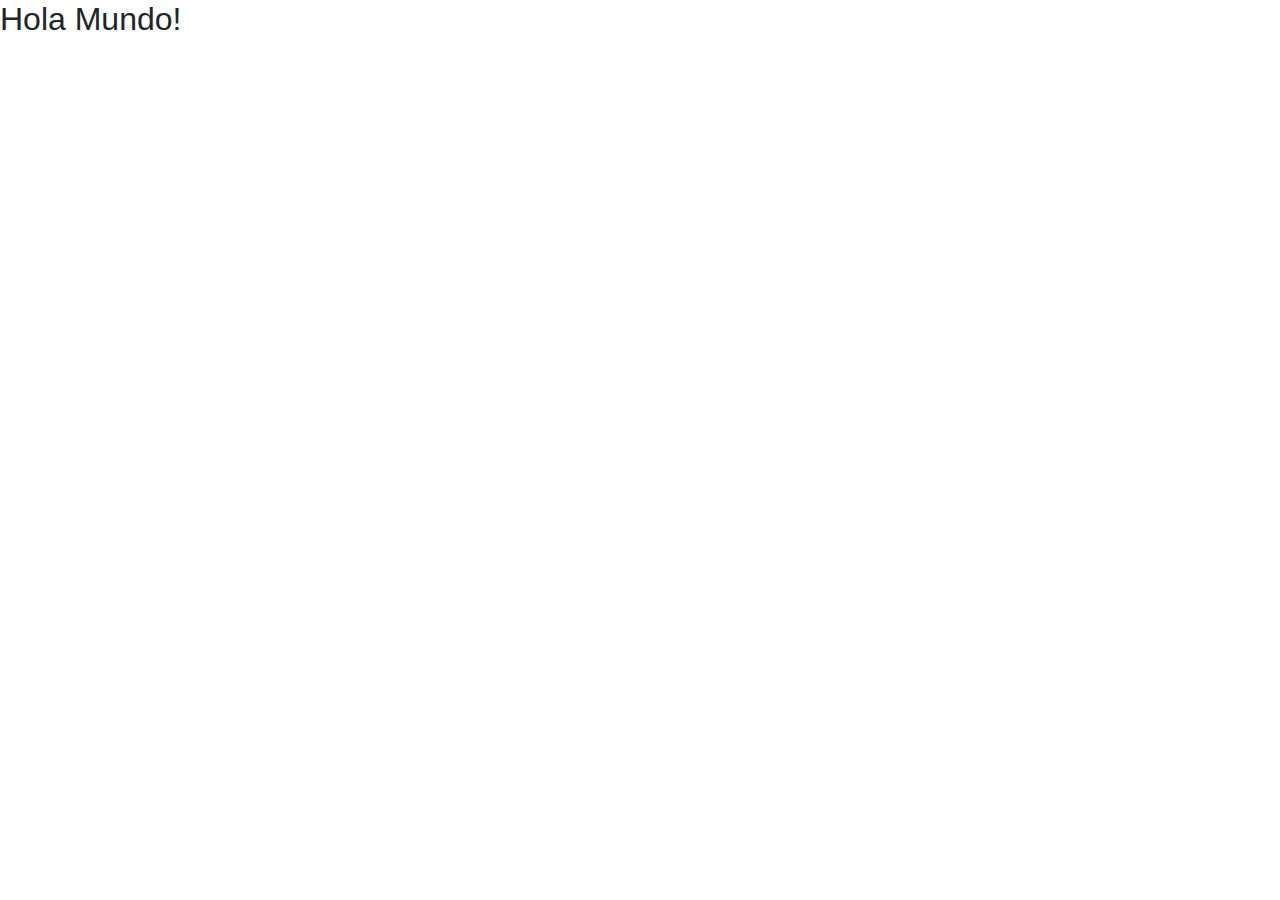
==== index.html @ fdfcdf1d "base structure" ====
<!DOCTYPE html>
<html lang="en">
  <head>
    <meta charset="UTF-8" />
    <meta
      name="viewport"
      content="width=device-width, initial-scale=1, shrink-to-fit=no"
    />
    <meta http-equiv="X-UA-Compatible" content="ie=edge" />
    <title>Afterland</title>

    <link rel="icon" href="img/favicon.ico" type="image/x-icon" />
    <link
      rel="stylesheet"
      href="https://stackpath.bootstrapcdn.com/bootstrap/4.3.1/css/bootstrap.min.css"
      integrity="sha384-ggOyR0iXCbMQv3Xipma34MD+dH/1fQ784/j6cY/iJTQUOhcWr7x9JvoRxT2MZw1T"
      crossorigin="anonymous"
    />
    <link
      rel="stylesheet"
      href="https://maxcdn.bootstrapcdn.com/font-awesome/4.7.0/css/font-awesome.min.css"
    />
    <link
      href="https://fonts.googleapis.com/css?family=Rubik:300,500,700&display=swap"
      rel="stylesheet"
    />
    <link href="css/styles.css" rel="stylesheet" />
  </head>
  <body>
    <div class="afterland">
      <!-- Header -->
      <header></header>
      <!-- End Header -->
      <section>
        <h2>Hola Mundo!</h2>
      </section>
      <!-- Footer -->
      <footer></footer>
      <!-- End Footer -->
    </div>

    <!-- Scripts -->
    <script
      src="https://code.jquery.com/jquery-3.3.1.slim.min.js"
      integrity="sha384-q8i/X+965DzO0rT7abK41JStQIAqVgRVzpbzo5smXKp4YfRvH+8abtTE1Pi6jizo"
      crossorigin="anonymous"
    ></script>
    <script
      src="https://cdnjs.cloudflare.com/ajax/libs/popper.js/1.14.7/umd/popper.min.js"
      integrity="sha384-UO2eT0CpHqdSJQ6hJty5KVphtPhzWj9WO1clHTMGa3JDZwrnQq4sF86dIHNDz0W1"
      crossorigin="anonymous"
    ></script>
    <script
      src="https://stackpath.bootstrapcdn.com/bootstrap/4.3.1/js/bootstrap.min.js"
      integrity="sha384-JjSmVgyd0p3pXB1rRibZUAYoIIy6OrQ6VrjIEaFf/nJGzIxFDsf4x0xIM+B07jRM"
      crossorigin="anonymous"
    ></script>
    <script src="js/script.js"></script>
  </body>
</html>
---- css/styles.css ----
html,
body,
ul,
ol {
  margin: 0;
  padding: 0;
}

@font-face {
  font-family: "MostraNuova";
  font-style: normal;
  font-weight: 700;
  src: local("MostraNuova-Bold"), url("../fonts/MostraNuova-Bold.otf") format("otf");
}
@font-face {
  font-family: "SerifGothicStd";
  font-style: normal;
  font-weight: 700;
  src: local("SerifGothicStd-Bold"), url("../fonts/SerifGothicStd-Bold.otf") format("otf");
}
.afterland h2 {
  font-family: "MostraNuova", sans-serif;
}

/*# sourceMappingURL=styles.css.map */
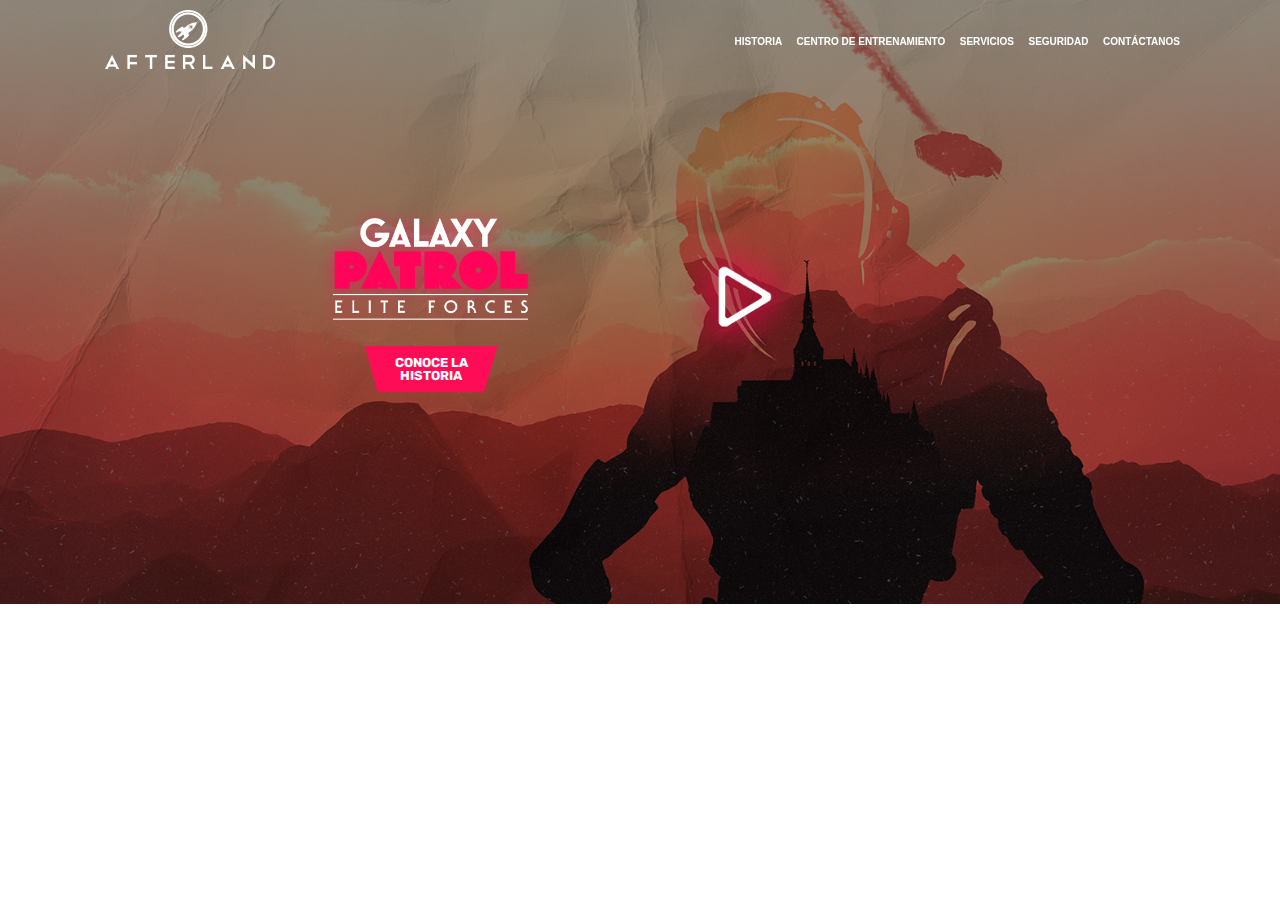
==== commit 50d75474: "header and banner top" ====
--- a/index.html
+++ b/index.html
@@ -26,14 +26,101 @@
     />
     <link href="css/styles.css" rel="stylesheet" />
   </head>
+
   <body>
     <div class="afterland">
       <!-- Header -->
-      <header></header>
+      <header>
+        <nav class="afterland__navbar">
+          <div class="container">
+            <div class="afterland__navbox">
+              <div class="afterland__logo">
+                <a href="#">
+                  <img src="img/logo.png" alt="logo" />
+                </a>
+              </div>
+
+              <div class="afterland__menu" id="navbarResponsive">
+                <ul class="afterland__list">
+                  <li class="afterland__item">
+                    <a href="#">Historia</a>
+                  </li>
+                  <li class="afterland__item">
+                    <a href="#">Centro de entrenamiento</a>
+                  </li>
+                  <li class="afterland__item">
+                    <a href="#">Servicios</a>
+                  </li>
+                  <li class="afterland__item">
+                    <a href="#">Seguridad</a>
+                  </li>
+                  <li class="afterland__item">
+                    <a href="#">contáctanos</a>
+                  </li>
+                </ul>
+              </div>
+              <div
+                class="afterland__responsive"
+                data-toggle="collapse"
+                data-target="#navbarResponsive"
+                aria-controls="navbarResponsive"
+                aria-expanded="false"
+                aria-label="Toggle navigation"
+              >
+                <input type="checkbox" id="lanzador" />
+                <label for="lanzador">
+                  <span class="afterland__responsive--linea"></span>
+                  <span class="afterland__responsive--linea"></span>
+                  <span class="afterland__responsive--linea"></span>
+                </label>
+              </div>
+            </div>
+          </div>
+        </nav>
+      </header>
       <!-- End Header -->
-      <section>
-        <h2>Hola Mundo!</h2>
+      <!-- Banner -->
+      <section class="afterland__hero">
+        <div class="afterland__banner">
+          <picture>
+            <img
+              class="afterland__banner--galaxy"
+              src="./img/galaxy.png"
+              alt="galaxy"
+            />
+          </picture>
+          <div class="container">
+            <div class="afterland__bannerBox">
+              <div class="afterland__caption">
+                <div class="row">
+                  <div class="col-6">
+                    <div class="afterland__captionInfo">
+                      <img
+                        class="afterland__caption--force"
+                        src="./img/eliteForce.png"
+                        alt="force"
+                      />
+                      <button class="afterland__knowBtn">
+                        Conoce la </br> historia
+                      </button>
+                    </div>
+                  </div>
+                  <div class="col-6">
+                    <div class="afterland__infoPlay">
+                      <img
+                        class="afterland__caption--play"
+                        src="./img/play.png"
+                        alt="play"
+                      />
+                    </div>
+                  </div>
+                </div>
+              </div>
+            </div>
+          </div>
+        </div>
       </section>
+      <!-- End Banner -->
       <!-- Footer -->
       <footer></footer>
       <!-- End Footer -->
--- a/css/styles.css
+++ b/css/styles.css
@@ -18,8 +18,201 @@
   font-weight: 700;
   src: local("SerifGothicStd-Bold"), url("../fonts/SerifGothicStd-Bold.otf") format("otf");
 }
-.afterland h2 {
-  font-family: "MostraNuova", sans-serif;
+.afterland {
+  /*header*/
+  /*banner*/
+  /* media */
+}
+.afterland__navbar {
+  width: 100%;
+  position: fixed;
+  padding: 10px 0;
+  background-color: transparent;
+  z-index: 99;
+}
+.afterland__navbox {
+  display: flex;
+  justify-content: space-between;
+  align-items: center;
+  padding: 0 10px;
+}
+.afterland__logo {
+  padding: 0 10px;
+}
+.afterland__logo img {
+  width: 60%;
+}
+.afterland__menu:not(.show) {
+  display: none;
+}
+.afterland__item {
+  display: inline-block;
+  list-style-type: none;
+  margin: 0;
+  padding: 0 5px;
+}
+.afterland__item a {
+  font-family: "SerifGothicStd", sans-serif;
+  color: #ffffff;
+  text-decoration: none;
+  text-transform: uppercase;
+  font-weight: bold;
+  font-size: 14px;
+  text-shadow: 0 0 0 transparent, 0 0 0 transparent;
+}
+.afterland__item a:hover {
+  color: #ff0c57;
+  transition: all 0.2s ease-in-out;
+  text-shadow: 0 0 2px #ff0c57, 0 0 2px #ffffff;
+}
+.afterland__list {
+  position: absolute;
+  text-align: right;
+  top: 50px;
+  width: 100%;
+  left: 0;
+  display: grid;
+  padding: 10px 30px;
+  z-index: 9999;
+}
+.afterland__responsive {
+  width: 30px;
+  height: 20px;
+  padding: 0;
+}
+.afterland__responsive #lanzador {
+  position: absolute;
+  left: -9999px;
+}
+.afterland__responsive label {
+  display: flex;
+  flex-direction: column;
+  justify-content: space-between;
+  height: 100%;
+  cursor: pointer;
+}
+.afterland__responsive--linea {
+  height: 3px;
+  background-color: #fff;
+  transform: translateY(0) rotate(0);
+  transition: all 0.3s;
+  box-shadow: 0 0 4px #ff0c57, 0 0 4px #ffffff;
+}
+#lanzador:checked ~ label .afterland__responsive--linea:nth-child(1) {
+  transform: translateY(9px) rotate(45deg);
+}
+#lanzador:checked ~ label .afterland__responsive--linea:nth-child(2) {
+  opacity: 0;
+}
+#lanzador:checked ~ label .afterland__responsive--linea:nth-child(3) {
+  transform: translateY(-9px) rotate(-45deg);
+}
+.afterland__banner {
+  background-repeat: no-repeat;
+  background-size: cover;
+  background-position: center center;
+  position: relative;
+}
+.afterland__banner--galaxy {
+  width: 100%;
+  height: 100%;
+}
+.afterland__bannerBox {
+  position: absolute;
+  top: 0;
+  display: flex;
+  height: 100%;
+  padding: 50px 0 0;
+}
+.afterland__caption {
+  display: inline-flex;
+  justify-content: space-evenly;
+  align-items: center;
+  width: 100%;
+  margin-right: 20px;
+  margin-bottom: 10px;
+}
+.afterland__caption--force {
+  width: 50%;
+}
+.afterland__caption--play {
+  width: 40%;
+  cursor: pointer;
+}
+.afterland__caption--play:hover {
+  opacity: 0.8;
+}
+.afterland__captionInfo {
+  display: inline-flex;
+  flex-direction: column;
+  justify-content: center;
+  align-items: center;
+}
+.afterland__infoPlay {
+  height: 100%;
+  display: flex;
+  justify-content: center;
+  align-items: center;
+}
+.afterland__knowBtn {
+  -webkit-clip-path: polygon(10% 100%, 90% 100%, 100% 0, 0 0);
+  clip-path: polygon(10% 100%, 90% 100%, 100% 0, 0 0);
+  padding: 5px 10px;
+  background: #ff0c57;
+  color: #ffffff;
+  border: 0;
+  text-align: center;
+  line-height: 1;
+  font-family: "Rubik", sans-serif;
+  font-weight: bold;
+  font-size: 7px;
+  text-transform: uppercase;
+  margin: 5px 0 0;
+}
+.afterland__knowBtn:hover {
+  background: rgba(255, 12, 87, 0.8);
+  opacity: 0.9;
+}
+@media (min-width: 768px) {
+  .afterland__list {
+    display: block;
+    position: unset;
+    padding: 10px 0;
+    top: 80px;
+  }
+  .afterland__item a {
+    font-size: 10px;
+  }
+  .afterland__menu {
+    text-align: right;
+  }
+  .afterland__menu:not(.show) {
+    display: flex;
+  }
+  .afterland__responsive {
+    display: none;
+  }
+  .afterland__bannerBox {
+    width: 80%;
+    padding: 30px 0;
+  }
+  .afterland__banner--galaxy {
+    height: 80%;
+  }
+  .afterland__caption--force {
+    width: 80%;
+  }
+  .afterland__caption--play {
+    width: 50%;
+  }
+  .afterland__knowBtn {
+    padding: 10px 30px;
+    font-size: 13px;
+    margin: 10px 0 0;
+  }
+  .afterland__logo img {
+    width: unset;
+  }
 }
 
 /*# sourceMappingURL=styles.css.map */
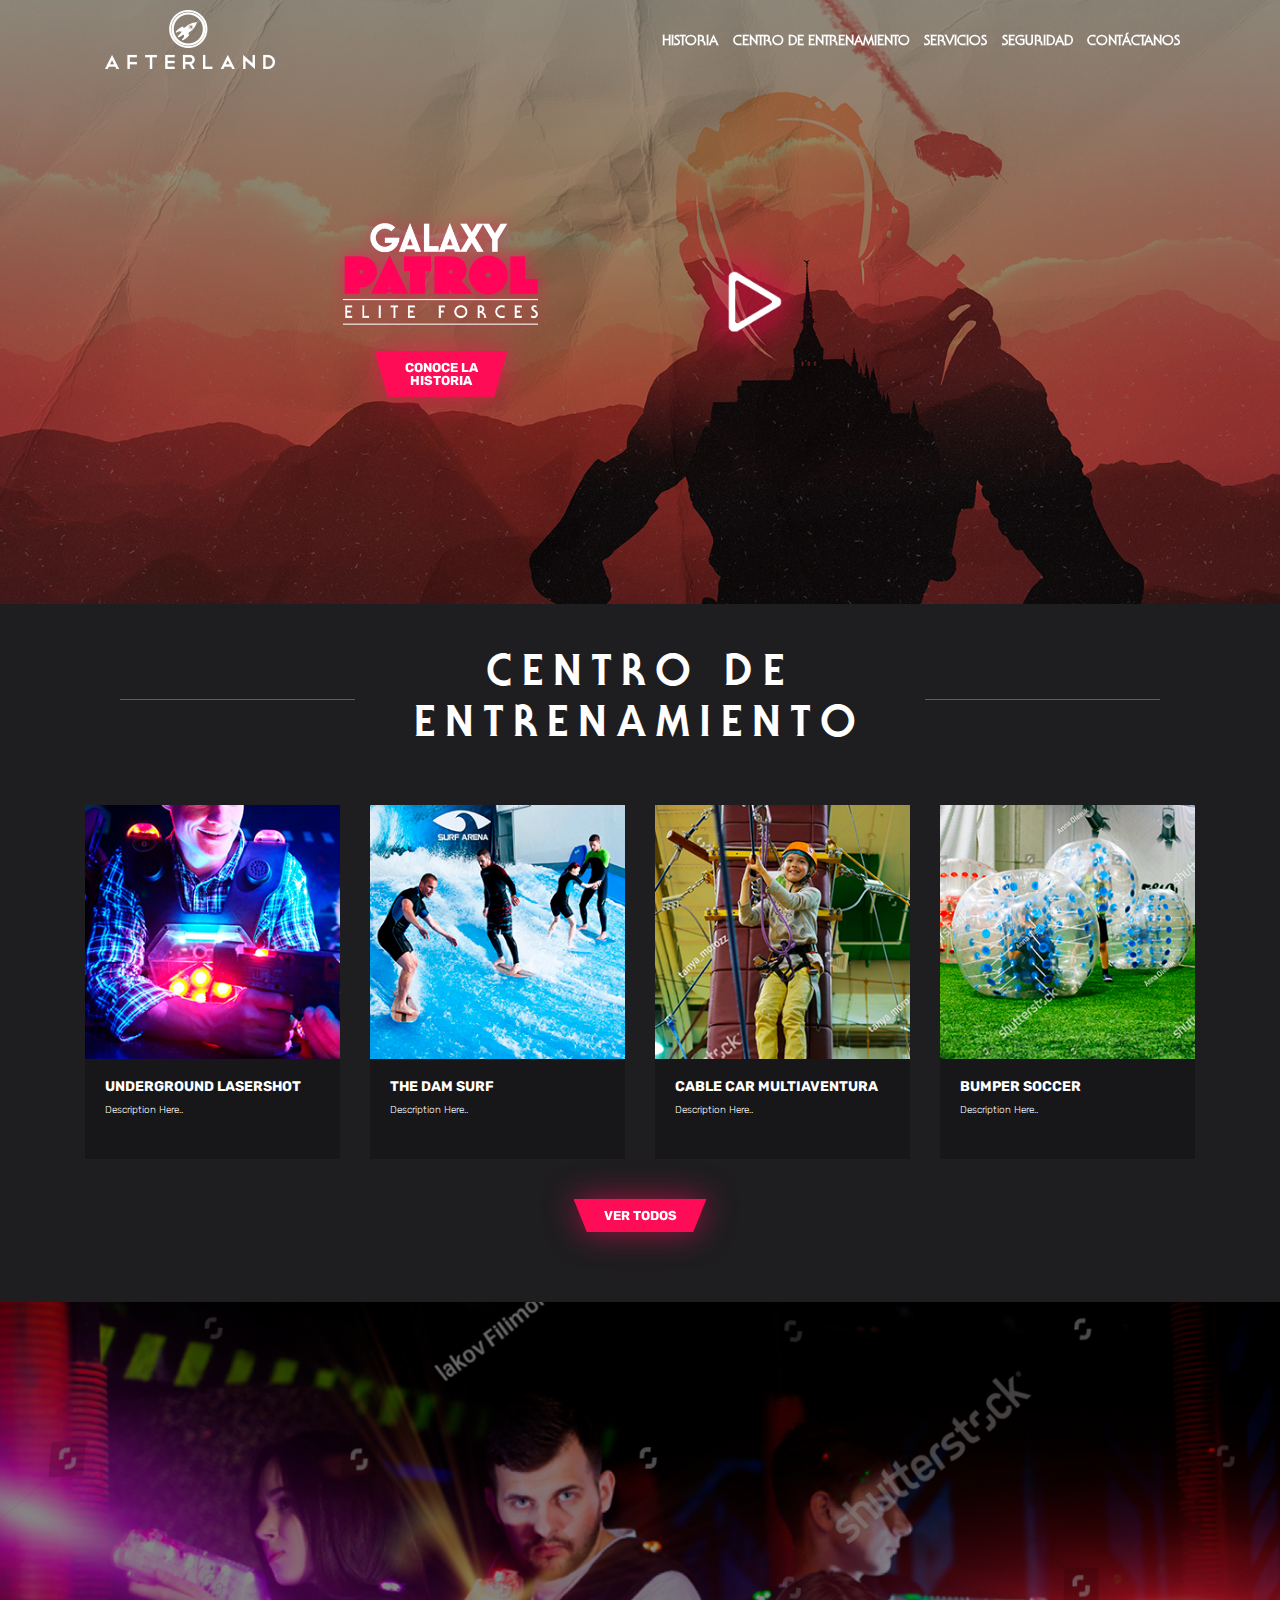
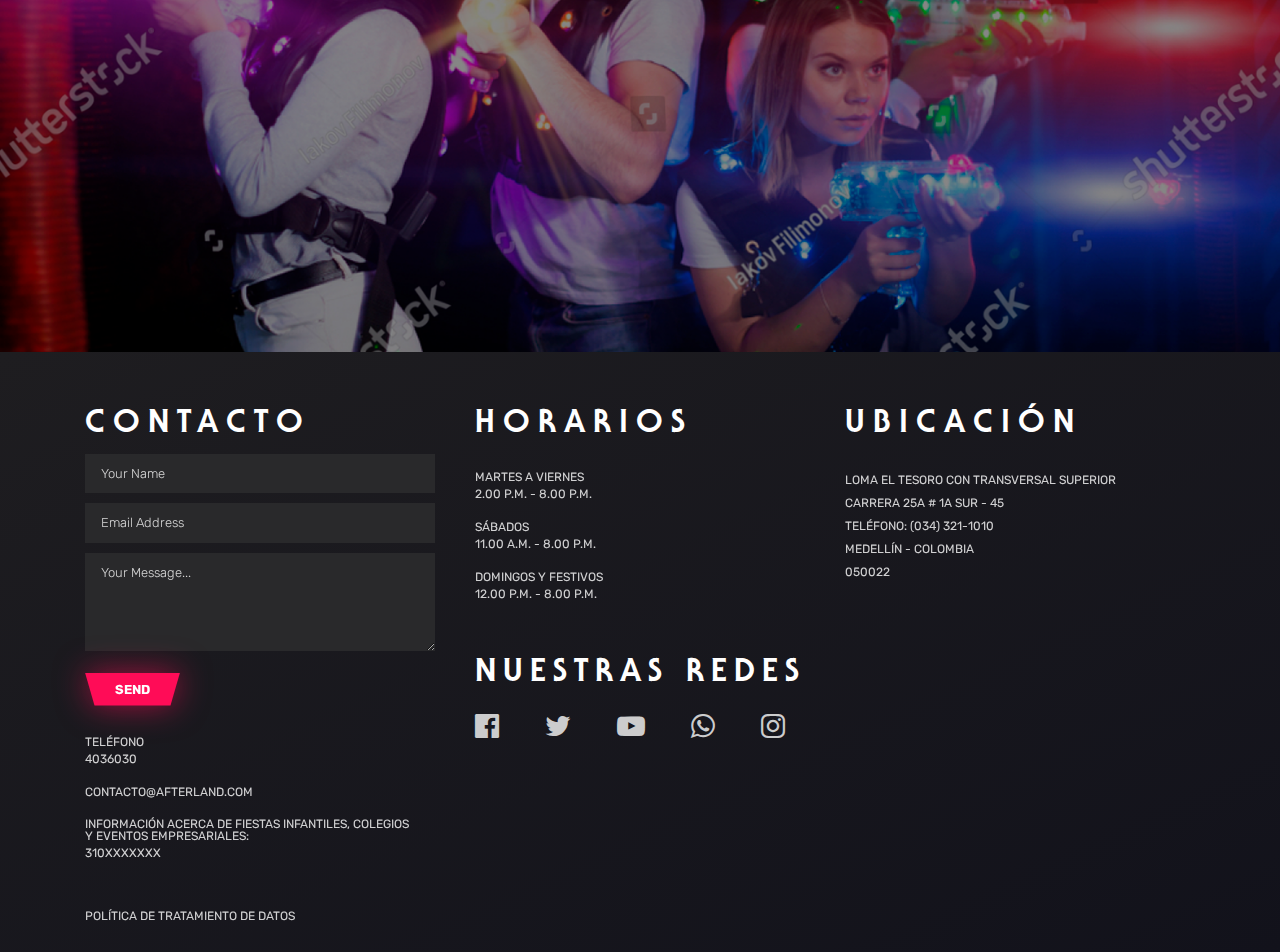
==== commit e415bb55: "home page" ====
--- a/index.html
+++ b/index.html
@@ -100,9 +100,12 @@
                         src="./img/eliteForce.png"
                         alt="force"
                       />
-                      <button class="afterland__knowBtn">
-                        Conoce la </br> historia
-                      </button>
+                      <span class="afterland__tagWrap">
+                        <button class="afterland__knowBtn">
+                          Conoce la <br />
+                          historia
+                        </button>
+                      </span>
                     </div>
                   </div>
                   <div class="col-6">
@@ -121,8 +124,252 @@
         </div>
       </section>
       <!-- End Banner -->
+
+      <!-- Training -->
+      <section class="afterland__training">
+        <div class="container">
+          <div class="afterland__trainingBox">
+            <div class="row">
+              <div class="col-12">
+                <div class="afterland__cardHeading">
+                  <h2 class="afterland__headingName">
+                    centro de<br />
+                    entrenamiento
+                  </h2>
+                </div>
+              </div>
+              <div class="col-xs-12 col-sm-6 col-lg-3">
+                <div class="afterland__card">
+                  <img class="afterland__cardImage" src="./img/lasershot.png" />
+                  <div class="afterland__cardInfo">
+                    <h6 class="afterland__cardTitle">
+                      Underground LaserShot
+                    </h6>
+                    <span class="afterland__cardText">Description Here..</span>
+                  </div>
+                </div>
+              </div>
+              <div class="col-xs-12 col-sm-6 col-lg-3">
+                <div class="afterland__card">
+                  <img class="afterland__cardImage" src="./img/surf.png" />
+                  <div class="afterland__cardInfo">
+                    <h6 class="afterland__cardTitle">the dam Surf</h6>
+                    <span class="afterland__cardText">Description Here..</span>
+                  </div>
+                </div>
+              </div>
+              <div class="col-xs-12 col-sm-6 col-lg-3">
+                <div class="afterland__card">
+                  <img class="afterland__cardImage" src="./img/cable.png" />
+                  <div class="afterland__cardInfo">
+                    <h6 class="afterland__cardTitle">
+                      Cable car Multiaventura
+                    </h6>
+                    <span class="afterland__cardText">Description Here..</span>
+                  </div>
+                </div>
+              </div>
+              <div class="col-xs-12 col-sm-6 col-lg-3">
+                <div class="afterland__card">
+                  <img class="afterland__cardImage" src="./img/bumper.png" />
+                  <div class="afterland__cardInfo">
+                    <h6 class="afterland__cardTitle">Bumper Soccer</h6>
+                    <span class="afterland__cardText">Description Here..</span>
+                  </div>
+                </div>
+              </div>
+              <div class="col-12">
+                <div class="afterland__cardBottom">
+                  <span class="afterland__tagWrap">
+                    <button class="afterland__cardButton">
+                      Ver Todos
+                    </button>
+                  </span>
+                </div>
+              </div>
+            </div>
+          </div>
+        </div>
+      </section>
+      <!-- End Training -->
+
+      <!-- Media -->
+      <section class="afterland__media">
+        <div class="afterland__mediaBox">
+          <picture>
+            <img
+              class="afterland__mediaVideo"
+              src="./img/videoImage.png"
+              alt="video"
+            />
+          </picture>
+        </div>
+      </section>
+      <!-- End Media -->
+
       <!-- Footer -->
-      <footer></footer>
+      <footer>
+        <div class="afterland__footer">
+          <div class="container">
+            <div class="afterland__footerBox">
+              <div class="row">
+                <div class="col-sm-6 col-md-4">
+                  <div class="afterland__footerSection">
+                    <div>
+                      <h3 class="afterland__footerTitle">Contacto</h3>
+                    </div>
+                    <div class="afterland__footerForm">
+                      <form action="" method="get">
+                        <input
+                          class="afterland__footerInput"
+                          type="text"
+                          placeholder="Your Name"
+                          required
+                        />
+                        <input
+                          class="afterland__footerInput"
+                          type="email"
+                          placeholder="Email Address"
+                          required
+                        />
+                        <textarea
+                          class="afterland__footerInput"
+                          rows="4"
+                          placeholder="Your Message..."
+                          required
+                        ></textarea>
+
+                        <span class="afterland__tagWrap">
+                          <button class="afterland__footerBtn">
+                            Send
+                          </button>
+                        </span>
+                      </form>
+                    </div>
+                    <div class="afterland__footerInfo">
+                      <div class="afterland__footerInfo--box">
+                        <p class="afterland__footerInfo--text">teléfono</p>
+                        <span class="afterland__footerInfo--phone"
+                          >4036030</span
+                        >
+                      </div>
+                      <div class="afterland__footerInfo--box">
+                        <p class="afterland__footerInfo--text">
+                          contacto@afterland.com
+                        </p>
+                      </div>
+                      <div class="afterland__footerInfo--box">
+                        <p class="afterland__footerInfo--text">
+                          información acerca de fiestas infantiles, colegios y
+                          eventos empresariales:
+                        </p>
+                        <span class="afterland__footerInfo--phone"
+                          >310XXXXXXX</span
+                        >
+                      </div>
+                      <div
+                        class="afterland__footerInfo--box afterland__footerInfo--boxDates"
+                      >
+                        <a href="#" class="afterland__footerInfo--link">
+                          <p class="afterland__footerInfo--text">
+                            política de tratamiento de datos
+                          </p>
+                        </a>
+                      </div>
+                    </div>
+                  </div>
+                </div>
+                <div class="col-sm-6 col-md-4">
+                  <div
+                    class="afterland__footerSection afterland__footerSection--schedule"
+                  >
+                    <div>
+                      <h3 class="afterland__footerTitle">Horarios</h3>
+                    </div>
+                    <div class="afterland__footerInfo">
+                      <div class="afterland__footerInfo--box">
+                        <p class="afterland__footerInfo--text">
+                          martes a viernes
+                        </p>
+                        <span class="afterland__footerInfo--phone"
+                          >2.00 p.m. - 8.00 p.m.</span
+                        >
+                      </div>
+                      <div class="afterland__footerInfo--box">
+                        <p class="afterland__footerInfo--text">sábados</p>
+                        <span class="afterland__footerInfo--phone"
+                          >11.00 a.m. - 8.00 p.m.</span
+                        >
+                      </div>
+                      <div class="afterland__footerInfo--box">
+                        <p class="afterland__footerInfo--text">
+                          domingos y festivos
+                        </p>
+                        <span class="afterland__footerInfo--phone"
+                          >12.00 p.m. - 8.00 p.m.</span
+                        >
+                      </div>
+                      <div class="afterland__footerHeading">
+                        <h3
+                          class="afterland__footerTitle afterland__footerTitle--media"
+                        >
+                          Nuestras redes
+                        </h3>
+                      </div>
+                      <div class="afterland__footerSocial">
+                        <a href="" class="afterland__footerIcon">
+                          <i
+                            class="fa fa-facebook-official"
+                            aria-hidden="true"
+                          ></i>
+                        </a>
+                        <a href="" class="afterland__footerIcon">
+                          <i class="fa fa-twitter" aria-hidden="true"></i>
+                        </a>
+                        <a href="" class="afterland__footerIcon">
+                          <i class="fa fa-youtube-play" aria-hidden="true"></i>
+                        </a>
+                        <a href="" class="afterland__footerIcon">
+                          <i class="fa fa-whatsapp" aria-hidden="true"></i>
+                        </a>
+                        <a href="" class="afterland__footerIcon">
+                          <i class="fa fa-instagram" aria-hidden="true"></i>
+                        </a>
+                      </div>
+                    </div>
+                  </div>
+                </div>
+                <div class="col-sm-6 col-md-4">
+                  <div class="afterland__footerSection">
+                    <div>
+                      <h3 class="afterland__footerTitle">Ubicación</h3>
+                    </div>
+                    <div class="afterland__footerInfo">
+                      <div class="afterland__footerInfo--box">
+                        <p class="afterland__footerInfo--location">
+                          Loma El Tesoro con Transversal Superior
+                        </p>
+                        <p class="afterland__footerInfo--location">
+                          Carrera 25A # 1A Sur - 45
+                        </p>
+                        <p class="afterland__footerInfo--location">
+                          Teléfono: (034) 321-1010
+                        </p>
+                        <p class="afterland__footerInfo--location">
+                          Medellín - Colombia
+                        </p>
+                        <p class="afterland__footerInfo--location">
+                          050022
+                        </p>
+                      </div>
+                    </div>
+                  </div>
+                </div>
+              </div>
+            </div>
+          </div>
+        </div>
+      </footer>
       <!-- End Footer -->
     </div>
 
--- a/css/styles.css
+++ b/css/styles.css
@@ -13,22 +13,38 @@
   src: local("MostraNuova-Bold"), url("../fonts/MostraNuova-Bold.otf") format("otf");
 }
 @font-face {
-  font-family: "SerifGothicStd";
+  font-family: "ITC Serif Gothic Light";
   font-style: normal;
-  font-weight: 700;
-  src: local("SerifGothicStd-Bold"), url("../fonts/SerifGothicStd-Bold.otf") format("otf");
+  font-weight: normal;
+  src: local("ITC Serif Gothic Light"), url("../fonts/ITCSerifGothic/itc-serif-gothic-light.woff") format("woff");
+}
+@font-face {
+  font-family: "ITC Serif Gothic Regular";
+  font-style: normal;
+  font-weight: normal;
+  src: local("ITC Serif Gothic Regular"), url("../fonts/ITCSerifGothic/itc-serif-gothic-regular.woff") format("woff");
+}
+@font-face {
+  font-family: "ITC Serif Gothic Extra Bold";
+  font-style: normal;
+  font-weight: normal;
+  src: local("ITC Serif Gothic Extra Bold"), url("../fonts/ITCSerifGothic/itc-serif-gothic-extra-bold.woff") format("woff");
 }
 .afterland {
   /*header*/
   /*banner*/
+  /* training */
   /* media */
+  /* footer */
+  /* resize */
 }
 .afterland__navbar {
   width: 100%;
-  position: fixed;
+  position: relative;
   padding: 10px 0;
   background-color: transparent;
   z-index: 99;
+  background: #1e1d20;
 }
 .afterland__navbox {
   display: flex;
@@ -40,7 +56,7 @@
   padding: 0 10px;
 }
 .afterland__logo img {
-  width: 60%;
+  width: 70%;
 }
 .afterland__menu:not(.show) {
   display: none;
@@ -52,7 +68,7 @@
   padding: 0 5px;
 }
 .afterland__item a {
-  font-family: "SerifGothicStd", sans-serif;
+  font-family: "ITC Serif Gothic Regular";
   color: #ffffff;
   text-decoration: none;
   text-transform: uppercase;
@@ -68,12 +84,14 @@
 .afterland__list {
   position: absolute;
   text-align: right;
-  top: 50px;
+  top: 60px;
   width: 100%;
   left: 0;
   display: grid;
   padding: 10px 30px;
   z-index: 9999;
+  background: rgba(23, 22, 24, 0.7);
+  transition: all 3s ease-in;
 }
 .afterland__responsive {
   width: 30px;
@@ -122,7 +140,6 @@
   top: 0;
   display: flex;
   height: 100%;
-  padding: 50px 0 0;
 }
 .afterland__caption {
   display: inline-flex;
@@ -173,15 +190,282 @@
   background: rgba(255, 12, 87, 0.8);
   opacity: 0.9;
 }
+.afterland__knowBtn:focus {
+  outline: none;
+}
 @media (min-width: 768px) {
+  .afterland__knowBtn {
+    padding: 10px 30px;
+    font-size: 13px;
+    margin: 10px 0 0;
+  }
+}
+.afterland__training {
+  width: 100%;
+  padding: 40px 0;
+  background: #1e1d20;
+  display: flex;
+  align-items: center;
+}
+.afterland__card {
+  background: #171618;
+  font-family: "Rubik", sans-serif;
+  color: #ffffff;
+  max-width: 300px;
+  margin: 50px auto 0;
+}
+.afterland__cardImage {
+  width: 100%;
+}
+.afterland__cardInfo {
+  padding: 20px;
+  min-height: 100px;
+}
+.afterland__cardTitle {
+  font-size: 14px;
+  font-weight: 700;
+  margin: 0;
+  text-transform: uppercase;
+}
+.afterland__cardText {
+  font-size: 10px;
+  font-weight: 300;
+}
+.afterland__cardHeading {
+  display: flex;
+  justify-content: center;
+  margin: 0 auto;
+  text-align: center;
+}
+.afterland__cardHeading::after {
+  content: "";
+  position: absolute;
+  bottom: 0;
+  left: 20px;
+  right: 80%;
+  height: 50%;
+  border-top: 1px solid #ff0c57;
+  z-index: 20;
+}
+.afterland__cardHeading::before {
+  content: "";
+  position: absolute;
+  bottom: 0;
+  left: 80%;
+  right: 20px;
+  height: 50%;
+  border-top: 1px solid #ff0c57;
+  z-index: 20;
+}
+.afterland__headingName {
+  font-family: "ITC Serif Gothic Extra Bold";
+  text-transform: uppercase;
+  letter-spacing: 8px;
+  font-size: 24px;
+  font-weight: 700;
+  color: #ffffff;
+  position: relative;
+}
+.afterland__cardBottom {
+  display: flex;
+  justify-content: center;
+  margin: 0 auto;
+  padding: 30px 0;
+}
+.afterland__cardButton {
+  -webkit-clip-path: polygon(10% 100%, 90% 100%, 100% 0, 0 0);
+  clip-path: polygon(10% 100%, 90% 100%, 100% 0, 0 0);
+  padding: 5px 10px;
+  background: #ff0c57;
+  color: #ffffff;
+  border: 0;
+  text-align: center;
+  line-height: 1;
+  font-family: "Rubik", sans-serif;
+  font-weight: bold;
+  font-size: 7px;
+  text-transform: uppercase;
+  margin: 5px 0 0;
+  padding: 10px 20px;
+  font-size: 12px;
+}
+.afterland__cardButton:hover {
+  background: rgba(255, 12, 87, 0.8);
+  opacity: 0.9;
+}
+.afterland__cardButton:focus {
+  outline: none;
+}
+@media (min-width: 768px) {
+  .afterland__cardButton {
+    padding: 10px 30px;
+    font-size: 13px;
+    margin: 10px 0 0;
+  }
+}
+.afterland__tagWrap {
+  filter: drop-shadow(0px 0px 16px rgba(255, 12, 87, 0.6));
+}
+.afterland__mediaBox {
+  background-repeat: no-repeat;
+  background-size: cover;
+  background-position: center center;
+  position: relative;
+}
+.afterland__mediaVideo {
+  width: 100%;
+}
+.afterland__footer {
+  background: linear-gradient(to bottom right, #1e1d20, #12121b);
+}
+.afterland__footerSection {
+  color: #ffffff;
+  margin-bottom: 50px;
+}
+.afterland__footerSection--schedule {
+  padding: 0 0 0 10px;
+}
+.afterland__footerBox {
+  padding: 50px 0 20px;
+}
+.afterland__footerForm {
+  font-family: "Rubik", sans-serif;
+}
+.afterland__footerInput {
+  width: 100%;
+  font-size: 13px;
+  border: none;
+  background: #29292b;
+  color: #ffffff;
+  padding: 10px 16px;
+  margin: 5px 0;
+  font-weight: 300;
+}
+.afterland__footerInput:focus {
+  outline: none;
+  background: rgba(41, 41, 43, 0.8);
+  transition: all 0.3s ease-in;
+}
+.afterland__footerInput::placeholder {
+  color: #ffffff;
+  opacity: 0.8;
+}
+.afterland__footerTitle {
+  font-size: 32px;
+  font-family: "ITC Serif Gothic Extra Bold";
+  letter-spacing: 8px;
+  text-transform: uppercase;
+}
+.afterland__footerTitle--media {
+  letter-spacing: 7px;
+}
+.afterland__footerBtn {
+  -webkit-clip-path: polygon(10% 100%, 90% 100%, 100% 0, 0 0);
+  clip-path: polygon(10% 100%, 90% 100%, 100% 0, 0 0);
+  padding: 5px 10px;
+  background: #ff0c57;
+  color: #ffffff;
+  border: 0;
+  text-align: center;
+  line-height: 1;
+  font-family: "Rubik", sans-serif;
+  font-weight: bold;
+  font-size: 7px;
+  text-transform: uppercase;
+  margin: 5px 0 0;
+  padding: 10px 20px;
+  font-size: 12px;
+}
+.afterland__footerBtn:hover {
+  background: rgba(255, 12, 87, 0.8);
+  opacity: 0.9;
+}
+.afterland__footerBtn:focus {
+  outline: none;
+}
+@media (min-width: 768px) {
+  .afterland__footerBtn {
+    padding: 10px 30px;
+    font-size: 13px;
+    margin: 10px 0 0;
+  }
+}
+.afterland__footerInfo {
+  text-transform: uppercase;
+  font-family: "Rubik", sans-serif;
+  font-size: 12px;
+  margin: 20px 0 0;
+}
+.afterland__footerInfo--box {
+  padding: 10px 20px 10px 0;
+}
+.afterland__footerInfo--boxDates {
+  margin-top: 30px;
+  width: fit-content;
+}
+.afterland__footerInfo--text {
+  opacity: 0.8;
+  line-height: 1;
+  margin: 0;
+}
+.afterland__footerInfo--location {
+  margin: 0 0 5px 0;
+}
+.afterland__footerInfo--phone {
+  position: relative;
+  top: 2px;
+  opacity: 0.8;
+}
+.afterland__footerInfo--location {
+  opacity: 0.8;
+}
+.afterland__footerInfo--link {
+  color: #ffffff;
+}
+.afterland__footerInfo--link:hover {
+  color: rgba(255, 255, 255, 0.8);
+  text-decoration: none;
+}
+.afterland__footerHeading {
+  padding-top: 40px;
+}
+.afterland__footerSocial {
+  display: flex;
+  justify-content: space-between;
+  padding: 15px 30px 0 0;
+  margin-bottom: 50px;
+}
+.afterland__footerIcon i {
+  color: rgba(255, 255, 255, 0.8);
+  font-size: 28px;
+}
+.afterland__footerIcon i:hover {
+  color: rgba(255, 12, 87, 0.8);
+  transition: all 0.2s ease-in;
+}
+@media (min-width: 768px) {
+  .afterland__navbar {
+    position: fixed;
+    background: none;
+  }
+  .afterland__cardHeading::after {
+    left: 75%;
+    right: 50px;
+  }
+  .afterland__cardHeading::before {
+    left: 50px;
+    right: 75%;
+  }
+  .afterland__headingName {
+    font-size: 43px;
+    letter-spacing: 10px;
+  }
   .afterland__list {
     display: block;
     position: unset;
     padding: 10px 0;
     top: 80px;
-  }
-  .afterland__item a {
-    font-size: 10px;
+    background: none;
   }
   .afterland__menu {
     text-align: right;
@@ -194,25 +478,31 @@
   }
   .afterland__bannerBox {
     width: 80%;
-    padding: 30px 0;
   }
   .afterland__banner--galaxy {
     height: 80%;
   }
+  .afterland__caption {
+    margin-right: 0;
+    margin-bottom: 0;
+  }
+  .afterland__caption--force {
+    width: 60%;
+  }
+  .afterland__caption--play {
+    width: 50%;
+  }
+  .afterland__logo img {
+    width: unset;
+  }
+  .afterland__footerSection {
+    margin-bottom: 0;
+  }
+}
+@media (min-width: 1024px) {
   .afterland__caption--force {
     width: 80%;
   }
-  .afterland__caption--play {
-    width: 50%;
-  }
-  .afterland__knowBtn {
-    padding: 10px 30px;
-    font-size: 13px;
-    margin: 10px 0 0;
-  }
-  .afterland__logo img {
-    width: unset;
-  }
 }
 
 /*# sourceMappingURL=styles.css.map */
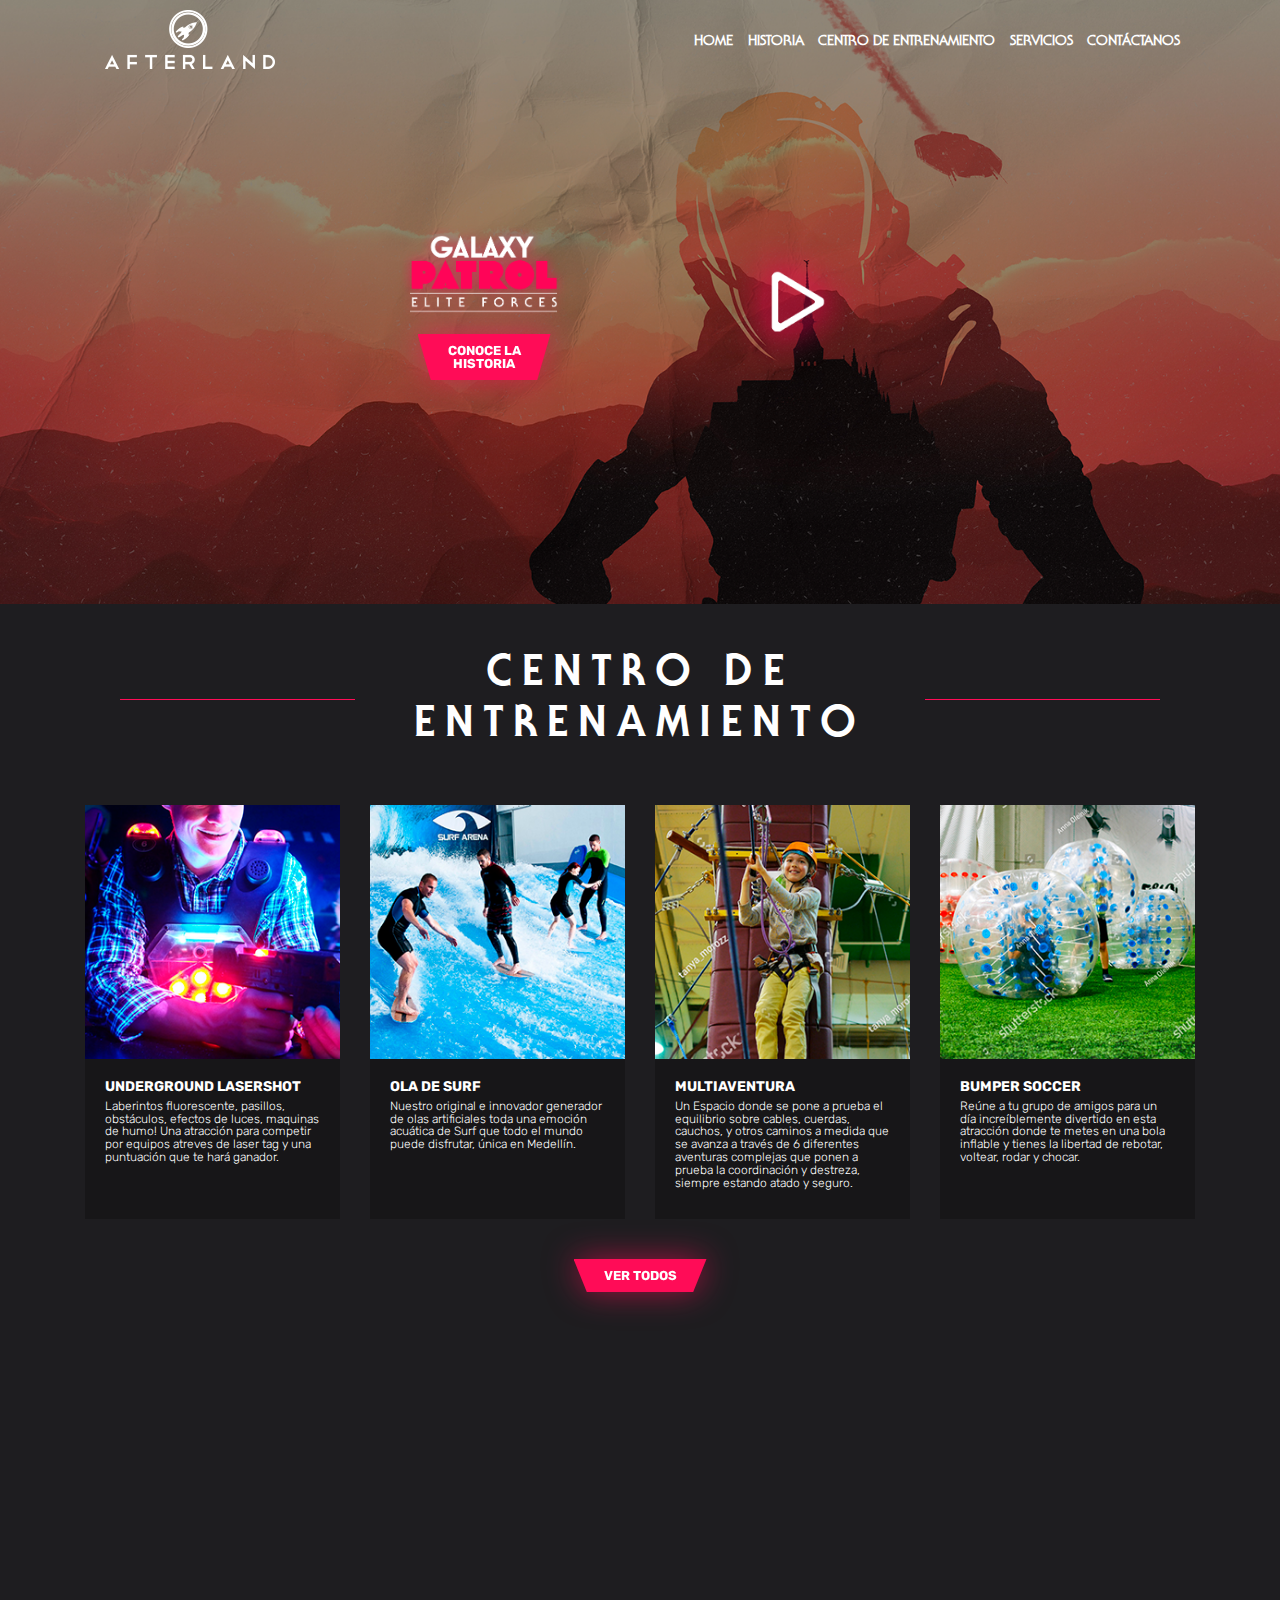
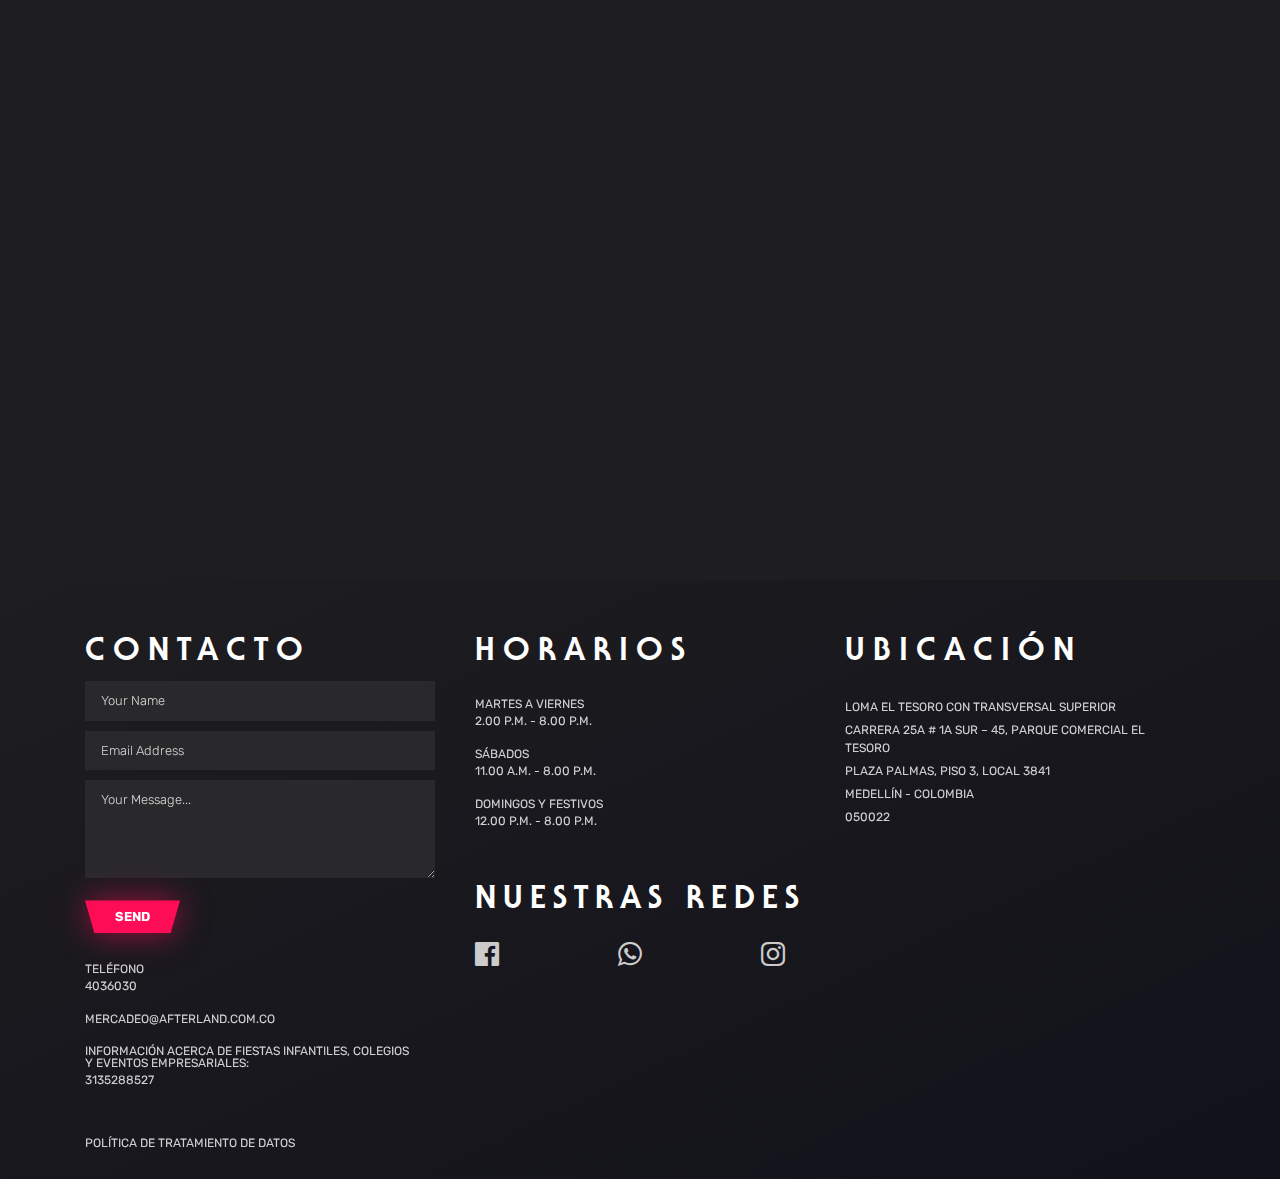
==== commit b79f01f4: "internal pages" ====
--- a/index.html
+++ b/index.html
@@ -35,7 +35,7 @@
           <div class="container">
             <div class="afterland__navbox">
               <div class="afterland__logo">
-                <a href="#">
+                <a href="index.html">
                   <img src="img/logo.png" alt="logo" />
                 </a>
               </div>
@@ -43,19 +43,22 @@
               <div class="afterland__menu" id="navbarResponsive">
                 <ul class="afterland__list">
                   <li class="afterland__item">
-                    <a href="#">Historia</a>
+                    <a href="index.html">Home</a>
                   </li>
                   <li class="afterland__item">
-                    <a href="#">Centro de entrenamiento</a>
+                    <a href="./pages/history.html">Historia</a>
                   </li>
                   <li class="afterland__item">
-                    <a href="#">Servicios</a>
+                    <a href="./pages/trainingCenter.html"
+                      >Centro de entrenamiento</a
+                    >
                   </li>
                   <li class="afterland__item">
-                    <a href="#">Seguridad</a>
+                    <a href="./pages/services.html">Servicios</a>
                   </li>
+
                   <li class="afterland__item">
-                    <a href="#">contáctanos</a>
+                    <a href="#contacto">contáctanos</a>
                   </li>
                 </ul>
               </div>
@@ -84,7 +87,7 @@
         <div class="afterland__banner">
           <picture>
             <img
-              class="afterland__banner--galaxy"
+              class="afterland__banner--header"
               src="./img/galaxy.png"
               alt="galaxy"
             />
@@ -145,7 +148,12 @@
                     <h6 class="afterland__cardTitle">
                       Underground LaserShot
                     </h6>
-                    <span class="afterland__cardText">Description Here..</span>
+                    <span class="afterland__cardText"
+                      >Laberintos fluorescente, pasillos, obstáculos, efectos de
+                      luces, maquinas de humo! Una atracción para competir por
+                      equipos atreves de laser tag y una puntuación que te hará
+                      ganador.</span
+                    >
                   </div>
                 </div>
               </div>
@@ -153,8 +161,12 @@
                 <div class="afterland__card">
                   <img class="afterland__cardImage" src="./img/surf.png" />
                   <div class="afterland__cardInfo">
-                    <h6 class="afterland__cardTitle">the dam Surf</h6>
-                    <span class="afterland__cardText">Description Here..</span>
+                    <h6 class="afterland__cardTitle">Ola de surf</h6>
+                    <span class="afterland__cardText"
+                      >Nuestro original e innovador generador de olas
+                      artificiales toda una emoción acuática de Surf que todo el
+                      mundo puede disfrutar, única en Medellín.</span
+                    >
                   </div>
                 </div>
               </div>
@@ -163,9 +175,15 @@
                   <img class="afterland__cardImage" src="./img/cable.png" />
                   <div class="afterland__cardInfo">
                     <h6 class="afterland__cardTitle">
-                      Cable car Multiaventura
+                      Multiaventura
                     </h6>
-                    <span class="afterland__cardText">Description Here..</span>
+                    <span class="afterland__cardText"
+                      >Un Espacio donde se pone a prueba el equilibrio sobre
+                      cables, cuerdas, cauchos, y otros caminos a medida que se
+                      avanza a través de 6 diferentes aventuras complejas que
+                      ponen a prueba la coordinación y destreza, siempre estando
+                      atado y seguro.</span
+                    >
                   </div>
                 </div>
               </div>
@@ -174,16 +192,23 @@
                   <img class="afterland__cardImage" src="./img/bumper.png" />
                   <div class="afterland__cardInfo">
                     <h6 class="afterland__cardTitle">Bumper Soccer</h6>
-                    <span class="afterland__cardText">Description Here..</span>
+                    <span class="afterland__cardText"
+                      >Reúne a tu grupo de amigos para un día increíblemente
+                      divertido en esta atracción donde te metes en una bola
+                      inflable y tienes la libertad de rebotar, voltear, rodar y
+                      chocar.</span
+                    >
                   </div>
                 </div>
               </div>
               <div class="col-12">
                 <div class="afterland__cardBottom">
                   <span class="afterland__tagWrap">
-                    <button class="afterland__cardButton">
-                      Ver Todos
-                    </button>
+                    <a href="./pages/locations.html">
+                      <button class="afterland__cardButton">
+                        Ver Todos
+                      </button>
+                    </a>
                   </span>
                 </div>
               </div>
@@ -196,20 +221,21 @@
       <!-- Media -->
       <section class="afterland__media">
         <div class="afterland__mediaBox">
-          <picture>
-            <img
-              class="afterland__mediaVideo"
-              src="./img/videoImage.png"
-              alt="video"
-            />
-          </picture>
+          <div class="afterland__videoResponsive">
+            <iframe
+              src="https://www.youtube.com/embed/5DxHBN-8eUI"
+              frameborder="0"
+              allow="accelerometer; autoplay; encrypted-media; gyroscope; picture-in-picture"
+              allowfullscreen
+            ></iframe>
+          </div>
         </div>
       </section>
       <!-- End Media -->
 
       <!-- Footer -->
       <footer>
-        <div class="afterland__footer">
+        <div class="afterland__footer" id="contacto">
           <div class="container">
             <div class="afterland__footerBox">
               <div class="row">
@@ -219,20 +245,24 @@
                       <h3 class="afterland__footerTitle">Contacto</h3>
                     </div>
                     <div class="afterland__footerForm">
-                      <form action="" method="get">
+                      
+                      <form action="enviar.php" method="POST">
                         <input
+                          name="nombre"
                           class="afterland__footerInput"
                           type="text"
                           placeholder="Your Name"
                           required
                         />
                         <input
+                          name="email"
                           class="afterland__footerInput"
                           type="email"
                           placeholder="Email Address"
                           required
                         />
                         <textarea
+                          name="mensaje"
                           class="afterland__footerInput"
                           rows="4"
                           placeholder="Your Message..."
@@ -240,7 +270,7 @@
                         ></textarea>
 
                         <span class="afterland__tagWrap">
-                          <button class="afterland__footerBtn">
+                          <button type="submit" class="afterland__footerBtn">
                             Send
                           </button>
                         </span>
@@ -255,7 +285,7 @@
                       </div>
                       <div class="afterland__footerInfo--box">
                         <p class="afterland__footerInfo--text">
-                          contacto@afterland.com
+                          mercadeo@afterland.com.co
                         </p>
                       </div>
                       <div class="afterland__footerInfo--box">
@@ -264,13 +294,17 @@
                           eventos empresariales:
                         </p>
                         <span class="afterland__footerInfo--phone"
-                          >310XXXXXXX</span
+                          >3135288527</span
                         >
                       </div>
                       <div
                         class="afterland__footerInfo--box afterland__footerInfo--boxDates"
                       >
-                        <a href="#" class="afterland__footerInfo--link">
+                        <a
+                          href="../politicaDatos.pdf"
+                          class="afterland__footerInfo--link"
+                          download
+                        >
                           <p class="afterland__footerInfo--text">
                             política de tratamiento de datos
                           </p>
@@ -317,24 +351,33 @@
                         </h3>
                       </div>
                       <div class="afterland__footerSocial">
-                        <a href="" class="afterland__footerIcon">
+                        <a
+                          href="www.facebook.com/AfterlandParqueTematico"
+                          class="afterland__footerIcon"
+                        >
                           <i
                             class="fa fa-facebook-official"
                             aria-hidden="true"
                           ></i>
                         </a>
-                        <a href="" class="afterland__footerIcon">
+                        <a
+                          href="https://api.whatsapp.com/send?phone=573135288527"
+                          class="afterland__footerIcon"
+                        >
+                          <i class="fa fa-whatsapp" aria-hidden="true"></i>
+                        </a>
+                        <a
+                          href="www.instagram.com/afterlandtesoro"
+                          class="afterland__footerIcon"
+                        >
+                          <i class="fa fa-instagram" aria-hidden="true"></i>
+                        </a>
+                        <!-- <a href="" class="afterland__footerIcon">
                           <i class="fa fa-twitter" aria-hidden="true"></i>
                         </a>
                         <a href="" class="afterland__footerIcon">
                           <i class="fa fa-youtube-play" aria-hidden="true"></i>
-                        </a>
-                        <a href="" class="afterland__footerIcon">
-                          <i class="fa fa-whatsapp" aria-hidden="true"></i>
-                        </a>
-                        <a href="" class="afterland__footerIcon">
-                          <i class="fa fa-instagram" aria-hidden="true"></i>
-                        </a>
+                        </a> -->
                       </div>
                     </div>
                   </div>
@@ -350,10 +393,10 @@
                           Loma El Tesoro con Transversal Superior
                         </p>
                         <p class="afterland__footerInfo--location">
-                          Carrera 25A # 1A Sur - 45
+                          Carrera 25A # 1A Sur – 45, Parque Comercial El Tesoro
                         </p>
                         <p class="afterland__footerInfo--location">
-                          Teléfono: (034) 321-1010
+                          Plaza palmas, piso 3, local 3841
                         </p>
                         <p class="afterland__footerInfo--location">
                           Medellín - Colombia
--- a/css/styles.css
+++ b/css/styles.css
@@ -1,3 +1,27 @@
+@font-face {
+  font-family: "MostraNuova";
+  font-style: normal;
+  font-weight: 700;
+  src: local("MostraNuova-Bold"), url("../fonts/MostraNuova-Bold.otf") format("otf");
+}
+@font-face {
+  font-family: "ITC Serif Gothic Light";
+  font-style: normal;
+  font-weight: normal;
+  src: local("ITC Serif Gothic Light"), url("../fonts/ITCSerifGothic/itc-serif-gothic-light.woff") format("woff");
+}
+@font-face {
+  font-family: "ITC Serif Gothic Regular";
+  font-style: normal;
+  font-weight: normal;
+  src: local("ITC Serif Gothic Regular"), url("../fonts/ITCSerifGothic/itc-serif-gothic-regular.woff") format("woff");
+}
+@font-face {
+  font-family: "ITC Serif Gothic Extra Bold";
+  font-style: normal;
+  font-weight: normal;
+  src: local("ITC Serif Gothic Extra Bold"), url("../fonts/ITCSerifGothic/itc-serif-gothic-extra-bold.woff") format("woff");
+}
 html,
 body,
 ul,
@@ -6,6 +30,26 @@
   padding: 0;
 }
 
+.nopadding {
+  padding: 0 !important;
+  margin: 0 !important;
+}
+
+.full-height {
+  background: #1e1d20;
+}
+
+body {
+  background: #111111;
+}
+
+.carousel-indicators li {
+  width: 12px;
+  height: 12px;
+  border-radius: 100%;
+  margin: 0 12px 12px;
+}
+
 @font-face {
   font-family: "MostraNuova";
   font-style: normal;
@@ -30,6 +74,659 @@
   font-weight: normal;
   src: local("ITC Serif Gothic Extra Bold"), url("../fonts/ITCSerifGothic/itc-serif-gothic-extra-bold.woff") format("woff");
 }
+@font-face {
+  font-family: "MostraNuova";
+  font-style: normal;
+  font-weight: 700;
+  src: local("MostraNuova-Bold"), url("../fonts/MostraNuova-Bold.otf") format("otf");
+}
+@font-face {
+  font-family: "ITC Serif Gothic Light";
+  font-style: normal;
+  font-weight: normal;
+  src: local("ITC Serif Gothic Light"), url("../fonts/ITCSerifGothic/itc-serif-gothic-light.woff") format("woff");
+}
+@font-face {
+  font-family: "ITC Serif Gothic Regular";
+  font-style: normal;
+  font-weight: normal;
+  src: local("ITC Serif Gothic Regular"), url("../fonts/ITCSerifGothic/itc-serif-gothic-regular.woff") format("woff");
+}
+@font-face {
+  font-family: "ITC Serif Gothic Extra Bold";
+  font-style: normal;
+  font-weight: normal;
+  src: local("ITC Serif Gothic Extra Bold"), url("../fonts/ITCSerifGothic/itc-serif-gothic-extra-bold.woff") format("woff");
+}
+html,
+body,
+ul,
+ol {
+  margin: 0;
+  padding: 0;
+}
+
+.nopadding {
+  padding: 0 !important;
+  margin: 0 !important;
+}
+
+.full-height {
+  background: #1e1d20;
+}
+
+body {
+  background: #111111;
+}
+
+.carousel-indicators li {
+  width: 12px;
+  height: 12px;
+  border-radius: 100%;
+  margin: 0 12px 12px;
+}
+
+@font-face {
+  font-family: "MostraNuova";
+  font-style: normal;
+  font-weight: 700;
+  src: local("MostraNuova-Bold"), url("../fonts/MostraNuova-Bold.otf") format("otf");
+}
+@font-face {
+  font-family: "ITC Serif Gothic Light";
+  font-style: normal;
+  font-weight: normal;
+  src: local("ITC Serif Gothic Light"), url("../fonts/ITCSerifGothic/itc-serif-gothic-light.woff") format("woff");
+}
+@font-face {
+  font-family: "ITC Serif Gothic Regular";
+  font-style: normal;
+  font-weight: normal;
+  src: local("ITC Serif Gothic Regular"), url("../fonts/ITCSerifGothic/itc-serif-gothic-regular.woff") format("woff");
+}
+@font-face {
+  font-family: "ITC Serif Gothic Extra Bold";
+  font-style: normal;
+  font-weight: normal;
+  src: local("ITC Serif Gothic Extra Bold"), url("../fonts/ITCSerifGothic/itc-serif-gothic-extra-bold.woff") format("woff");
+}
+.afterland {
+  /* banner */
+  /* inicios */
+  /* heroes */
+  /* resize */
+}
+.afterland__historyBox {
+  position: absolute;
+  top: 0;
+  display: flex;
+  height: 100%;
+  left: 0;
+  width: 100%;
+  justify-content: center;
+  align-items: center;
+}
+.afterland__historyTitle {
+  font-family: "ITC Serif Gothic Extra Bold";
+  color: #ffffff;
+  font-size: 30px;
+  margin: 0;
+  text-transform: uppercase;
+  letter-spacing: 8px;
+  text-align: center;
+}
+.afterland__iniciosImage img {
+  width: 100%;
+}
+.afterland__iniciosHistory {
+  width: 100%;
+  height: 100%;
+  display: flex;
+  flex-direction: column;
+}
+.afterland__iniciosHistory--inicio {
+  background: #111111;
+}
+.afterland__iniciosHistory--next {
+  background: #1e1d20;
+  padding-top: 30px;
+}
+.afterland__iniciosTitle {
+  font-family: "ITC Serif Gothic Extra Bold";
+  padding: 40px 0 0 40px;
+  color: #ffffff;
+  font-size: 32px;
+  margin: 0;
+  text-transform: uppercase;
+  letter-spacing: 6px;
+}
+.afterland__iniciosText {
+  padding: 20px 0 40px 40px;
+  margin: 0;
+  font-size: 16px;
+  font-weight: 300;
+  font-family: "Rubik", sans-serif;
+  color: #ffffff;
+  width: 90%;
+  line-height: 1.2;
+}
+.afterland__iniciosText p {
+  margin-bottom: 10px;
+}
+.afterland__line {
+  width: 130px;
+  height: 1px;
+  left: 40px;
+  background: rgba(255, 255, 255, 0.6);
+  position: relative;
+  margin: 5px 0;
+}
+.afterland__line--first {
+  width: 90px;
+  height: 1px;
+  background: rgba(255, 255, 255, 0.7);
+  position: absolute;
+  top: 1px;
+  left: 20px;
+}
+.afterland__line--last {
+  width: 80px;
+  height: 1px;
+  background: rgba(255, 255, 255, 0.8);
+  position: absolute;
+  top: 2px;
+  left: 25px;
+}
+.afterland__heroesHeading {
+  display: flex;
+  justify-content: center;
+  margin: 0 auto;
+  text-align: center;
+}
+.afterland__heroesHeading::after {
+  content: "";
+  position: absolute;
+  bottom: 0;
+  left: 20px;
+  right: 80%;
+  height: 50%;
+  border-top: 1px solid #ff0c57;
+  z-index: 20;
+}
+.afterland__heroesHeading::before {
+  content: "";
+  position: absolute;
+  bottom: 0;
+  left: 80%;
+  right: 20px;
+  height: 50%;
+  border-top: 1px solid #ff0c57;
+  z-index: 20;
+}
+.afterland__heroes {
+  width: 100%;
+  padding: 40px 0;
+  background: #1e1d20;
+  display: flex;
+  align-items: center;
+}
+.afterland__heroesWrap {
+  display: flex;
+  justify-content: center;
+}
+.afterland__heroesBox {
+  margin: 0 auto;
+}
+.afterland__heroesSquare {
+  margin: 30px auto 0;
+}
+.afterland__heroesImageBox {
+  width: 100%;
+  cursor: pointer;
+  position: relative;
+}
+.afterland__heroesImage {
+  width: 100%;
+}
+.afterland__heroesInfo {
+  text-align: center;
+  padding: 20px;
+}
+.afterland__heroesTitle {
+  font-family: "ITC Serif Gothic Extra Bold";
+  color: #ffffff;
+  font-size: 30px;
+  margin: 0;
+  text-transform: uppercase;
+  letter-spacing: 6px;
+}
+.afterland__overlay {
+  position: absolute;
+  top: 0;
+  bottom: 0;
+  left: 0;
+  right: 0;
+  height: 100%;
+  width: 100%;
+  opacity: 0;
+  background: rgba(255, 12, 87, 0.2);
+  transition: 0.5s ease-in;
+  display: flex;
+  justify-content: center;
+  align-items: center;
+  padding: 0 30px;
+}
+.afterland__overlay > h3 {
+  font-size: 18px;
+  color: #ffffff;
+  margin: 0;
+  text-align: center;
+  text-transform: uppercase;
+  opacity: 0.9;
+  letter-spacing: 6px;
+}
+.afterland__overlay:hover {
+  opacity: 1;
+}
+@media (min-width: 768px) {
+  .afterland__heroesTitle {
+    font-size: 43px;
+    letter-spacing: 8px;
+  }
+  .afterland__overlay > h3 {
+    font-size: 30px;
+  }
+  .afterland__historyTitle {
+    font-size: 43px;
+    letter-spacing: 10px;
+  }
+  .afterland__iniciosText {
+    width: 80%;
+  }
+}
+
+@font-face {
+  font-family: "MostraNuova";
+  font-style: normal;
+  font-weight: 700;
+  src: local("MostraNuova-Bold"), url("../fonts/MostraNuova-Bold.otf") format("otf");
+}
+@font-face {
+  font-family: "ITC Serif Gothic Light";
+  font-style: normal;
+  font-weight: normal;
+  src: local("ITC Serif Gothic Light"), url("../fonts/ITCSerifGothic/itc-serif-gothic-light.woff") format("woff");
+}
+@font-face {
+  font-family: "ITC Serif Gothic Regular";
+  font-style: normal;
+  font-weight: normal;
+  src: local("ITC Serif Gothic Regular"), url("../fonts/ITCSerifGothic/itc-serif-gothic-regular.woff") format("woff");
+}
+@font-face {
+  font-family: "ITC Serif Gothic Extra Bold";
+  font-style: normal;
+  font-weight: normal;
+  src: local("ITC Serif Gothic Extra Bold"), url("../fonts/ITCSerifGothic/itc-serif-gothic-extra-bold.woff") format("woff");
+}
+html,
+body,
+ul,
+ol {
+  margin: 0;
+  padding: 0;
+}
+
+.nopadding {
+  padding: 0 !important;
+  margin: 0 !important;
+}
+
+.full-height {
+  background: #1e1d20;
+}
+
+body {
+  background: #111111;
+}
+
+.carousel-indicators li {
+  width: 12px;
+  height: 12px;
+  border-radius: 100%;
+  margin: 0 12px 12px;
+}
+
+@font-face {
+  font-family: "MostraNuova";
+  font-style: normal;
+  font-weight: 700;
+  src: local("MostraNuova-Bold"), url("../fonts/MostraNuova-Bold.otf") format("otf");
+}
+@font-face {
+  font-family: "ITC Serif Gothic Light";
+  font-style: normal;
+  font-weight: normal;
+  src: local("ITC Serif Gothic Light"), url("../fonts/ITCSerifGothic/itc-serif-gothic-light.woff") format("woff");
+}
+@font-face {
+  font-family: "ITC Serif Gothic Regular";
+  font-style: normal;
+  font-weight: normal;
+  src: local("ITC Serif Gothic Regular"), url("../fonts/ITCSerifGothic/itc-serif-gothic-regular.woff") format("woff");
+}
+@font-face {
+  font-family: "ITC Serif Gothic Extra Bold";
+  font-style: normal;
+  font-weight: normal;
+  src: local("ITC Serif Gothic Extra Bold"), url("../fonts/ITCSerifGothic/itc-serif-gothic-extra-bold.woff") format("woff");
+}
+.afterland {
+  /* locations */
+}
+.afterland__locations {
+  width: 100%;
+  padding: 40px 0;
+  background: #1e1d20;
+  display: flex;
+  align-items: center;
+}
+.afterland__locationsCard {
+  background: #171618;
+  font-family: "Rubik", sans-serif;
+  color: #ffffff;
+  max-width: 300px;
+  margin: 20px auto 0;
+}
+.afterland__locationsImage {
+  width: 100%;
+}
+.afterland__locationsInfo {
+  padding: 20px;
+  line-height: 0.8;
+  min-height: 111px;
+}
+.afterland__locationsTitle {
+  font-size: 14px;
+  font-weight: 700;
+  margin: 0 0 3px;
+  text-transform: uppercase;
+}
+.afterland__locationsButton {
+  -webkit-clip-path: polygon(10% 100%, 90% 100%, 100% 0, 0 0);
+  clip-path: polygon(10% 100%, 90% 100%, 100% 0, 0 0);
+  padding: 5px 10px;
+  background: #ff0c57;
+  color: #ffffff;
+  border: 0;
+  text-align: center;
+  line-height: 1;
+  font-family: "Rubik", sans-serif;
+  font-weight: bold;
+  font-size: 7px;
+  text-transform: uppercase;
+  margin: 5px 0 0;
+  padding: 8px 16px !important;
+  font-size: 10px !important;
+}
+.afterland__locationsButton:hover {
+  background: rgba(255, 12, 87, 0.8);
+  opacity: 0.9;
+}
+.afterland__locationsButton:focus {
+  outline: none;
+}
+@media (min-width: 768px) {
+  .afterland__locationsButton {
+    padding: 10px 30px;
+    font-size: 13px;
+    margin: 10px 0 0;
+  }
+}
+.afterland__locationsBottom {
+  display: flex;
+  justify-content: center;
+}
+.afterland__tagWrap {
+  filter: drop-shadow(0px 0px 16px rgba(255, 12, 87, 0.6));
+}
+.afterland__locationsImageBox {
+  position: relative;
+  display: flex;
+  justify-content: center;
+  align-items: center;
+  opacity: 0.8;
+  transition: 0.3s ease-in-out;
+  cursor: pointer;
+}
+.afterland__locationsImageBox:hover {
+  opacity: 1;
+}
+.afterland__locationsLogo {
+  position: absolute;
+}
+
+@font-face {
+  font-family: "MostraNuova";
+  font-style: normal;
+  font-weight: 700;
+  src: local("MostraNuova-Bold"), url("../fonts/MostraNuova-Bold.otf") format("otf");
+}
+@font-face {
+  font-family: "ITC Serif Gothic Light";
+  font-style: normal;
+  font-weight: normal;
+  src: local("ITC Serif Gothic Light"), url("../fonts/ITCSerifGothic/itc-serif-gothic-light.woff") format("woff");
+}
+@font-face {
+  font-family: "ITC Serif Gothic Regular";
+  font-style: normal;
+  font-weight: normal;
+  src: local("ITC Serif Gothic Regular"), url("../fonts/ITCSerifGothic/itc-serif-gothic-regular.woff") format("woff");
+}
+@font-face {
+  font-family: "ITC Serif Gothic Extra Bold";
+  font-style: normal;
+  font-weight: normal;
+  src: local("ITC Serif Gothic Extra Bold"), url("../fonts/ITCSerifGothic/itc-serif-gothic-extra-bold.woff") format("woff");
+}
+html,
+body,
+ul,
+ol {
+  margin: 0;
+  padding: 0;
+}
+
+.nopadding {
+  padding: 0 !important;
+  margin: 0 !important;
+}
+
+.full-height {
+  background: #1e1d20;
+}
+
+body {
+  background: #111111;
+}
+
+.carousel-indicators li {
+  width: 12px;
+  height: 12px;
+  border-radius: 100%;
+  margin: 0 12px 12px;
+}
+
+@font-face {
+  font-family: "MostraNuova";
+  font-style: normal;
+  font-weight: 700;
+  src: local("MostraNuova-Bold"), url("../fonts/MostraNuova-Bold.otf") format("otf");
+}
+@font-face {
+  font-family: "ITC Serif Gothic Light";
+  font-style: normal;
+  font-weight: normal;
+  src: local("ITC Serif Gothic Light"), url("../fonts/ITCSerifGothic/itc-serif-gothic-light.woff") format("woff");
+}
+@font-face {
+  font-family: "ITC Serif Gothic Regular";
+  font-style: normal;
+  font-weight: normal;
+  src: local("ITC Serif Gothic Regular"), url("../fonts/ITCSerifGothic/itc-serif-gothic-regular.woff") format("woff");
+}
+@font-face {
+  font-family: "ITC Serif Gothic Extra Bold";
+  font-style: normal;
+  font-weight: normal;
+  src: local("ITC Serif Gothic Extra Bold"), url("../fonts/ITCSerifGothic/itc-serif-gothic-extra-bold.woff") format("woff");
+}
+.afterland {
+  /* services */
+  /* resize */
+}
+.afterland__services {
+  width: 100%;
+  background: #111111;
+  overflow-x: hidden;
+}
+.afterland__servicesTitle {
+  padding-bottom: 30px;
+}
+.afterland__servicesImage {
+  width: 100%;
+  height: 100%;
+}
+.afterland__events {
+  background: #1e1d20;
+}
+.afterland__eventsForm {
+  display: block;
+  font-family: "Rubik", sans-serif;
+  display: flex;
+  flex-direction: column;
+  justify-content: center;
+  align-items: center;
+  height: 100%;
+  padding: 0 40px 30px;
+  position: relative;
+}
+.afterland__eventsInput {
+  width: 100%;
+  font-size: 13px;
+  border: none;
+  background: #29292b;
+  color: #ffffff;
+  padding: 10px 16px;
+  margin: 5px 0;
+  font-weight: 300;
+}
+.afterland__eventsInput:focus {
+  outline: none;
+  background: rgba(41, 41, 43, 0.8);
+  transition: all 0.3s ease-in;
+}
+.afterland__eventsInput::placeholder {
+  color: #ffffff;
+  opacity: 0.8;
+}
+.afterland__eventsBtn {
+  -webkit-clip-path: polygon(10% 100%, 90% 100%, 100% 0, 0 0);
+  clip-path: polygon(10% 100%, 90% 100%, 100% 0, 0 0);
+  padding: 5px 10px;
+  background: #ff0c57;
+  color: #ffffff;
+  border: 0;
+  text-align: center;
+  line-height: 1;
+  font-family: "Rubik", sans-serif;
+  font-weight: bold;
+  font-size: 7px;
+  text-transform: uppercase;
+  margin: 5px 0 0;
+  padding: 10px 20px;
+  font-size: 12px;
+}
+.afterland__eventsBtn:hover {
+  background: rgba(255, 12, 87, 0.8);
+  opacity: 0.9;
+}
+.afterland__eventsBtn:focus {
+  outline: none;
+}
+@media (min-width: 768px) {
+  .afterland__eventsBtn {
+    padding: 10px 30px;
+    font-size: 13px;
+    margin: 10px 0 0;
+  }
+}
+.afterland__lineBox {
+  position: absolute;
+  top: 5%;
+  left: 5%;
+}
+.afterland__eventsDescription {
+  color: #ffffff;
+  font-family: "Rubik", sans-serif;
+  font-weight: 300;
+  font-size: 14px;
+  opacity: 0.8;
+  line-height: 1.3;
+  width: 80%;
+  padding: 50px 0 20px;
+  text-align: center;
+}
+.afterland__mediaBoxP {
+  background-repeat: no-repeat;
+  background-size: cover;
+  background-position: center center;
+  position: relative;
+}
+.afterland__birthday {
+  overflow-x: hidden;
+}
+.afterland__fiestaTitle {
+  font-size: 30px;
+  letter-spacing: 8px;
+  text-transform: uppercase;
+  font-weight: 700;
+  color: #ffffff;
+  font-family: "ITC Serif Gothic Extra Bold";
+  text-align: center;
+  padding: 20px 0;
+  margin: 0;
+}
+.afterland__servicesWrap {
+  text-align: center;
+}
+.afterland__cardLine {
+  width: 130px;
+  height: 1px;
+  background: rgba(255, 255, 255, 0.6);
+  position: relative;
+  margin: 5px auto;
+}
+.afterland__partycardBox {
+  background: #1e1d20;
+}
+.afterland__partyCard {
+  background: transparent;
+  font-family: "Rubik", sans-serif;
+  color: #ffffff;
+  margin: 20px auto 0;
+}
+@media (min-width: 768px) {
+  .afterland__eventsDescription {
+    padding: 20px 0;
+  }
+  .afterland__fiestaTitle {
+    font-size: 43px;
+    letter-spacing: 10px;
+  }
+}
+
 .afterland {
   /*header*/
   /*banner*/
@@ -91,7 +788,7 @@
   padding: 10px 30px;
   z-index: 9999;
   background: rgba(23, 22, 24, 0.7);
-  transition: all 3s ease-in;
+  transition: all 0.3s ease-in;
 }
 .afterland__responsive {
   width: 30px;
@@ -131,7 +828,7 @@
   background-position: center center;
   position: relative;
 }
-.afterland__banner--galaxy {
+.afterland__banner--header {
   width: 100%;
   height: 100%;
 }
@@ -140,14 +837,14 @@
   top: 0;
   display: flex;
   height: 100%;
+  left: 0;
+  width: 100%;
+  justify-content: center;
+  align-items: center;
+  overflow-x: hidden;
 }
 .afterland__caption {
   display: inline-flex;
-  justify-content: space-evenly;
-  align-items: center;
-  width: 100%;
-  margin-right: 20px;
-  margin-bottom: 10px;
 }
 .afterland__caption--force {
   width: 50%;
@@ -219,16 +916,17 @@
 }
 .afterland__cardInfo {
   padding: 20px;
-  min-height: 100px;
+  min-height: 160px;
+  line-height: 0.8;
 }
 .afterland__cardTitle {
   font-size: 14px;
   font-weight: 700;
-  margin: 0;
+  margin: 0 0 3px;
   text-transform: uppercase;
 }
 .afterland__cardText {
-  font-size: 10px;
+  font-size: 14px;
   font-weight: 300;
 }
 .afterland__cardHeading {
@@ -311,9 +1009,20 @@
   background-size: cover;
   background-position: center center;
   position: relative;
-}
-.afterland__mediaVideo {
-  width: 100%;
+  padding-bottom: 20px;
+  background: #1e1d20;
+}
+.afterland__videoResponsive {
+  position: relative;
+  min-height: 798px;
+  overflow: hidden;
+}
+.afterland__videoResponsive iframe, .afterland__videoResponsive object, .afterland__videoResponsive embed {
+  position: absolute;
+  top: 0;
+  left: 0;
+  width: 100%;
+  height: 100%;
 }
 .afterland__footer {
   background: linear-gradient(to bottom right, #1e1d20, #12121b);
@@ -445,7 +1154,7 @@
 }
 @media (min-width: 768px) {
   .afterland__navbar {
-    position: fixed;
+    position: absolute;
     background: none;
   }
   .afterland__cardHeading::after {
@@ -455,6 +1164,9 @@
   .afterland__cardHeading::before {
     left: 50px;
     right: 75%;
+  }
+  .afterland__cardText {
+    font-size: 12px;
   }
   .afterland__headingName {
     font-size: 43px;
@@ -476,12 +1188,6 @@
   .afterland__responsive {
     display: none;
   }
-  .afterland__bannerBox {
-    width: 80%;
-  }
-  .afterland__banner--galaxy {
-    height: 80%;
-  }
   .afterland__caption {
     margin-right: 0;
     margin-bottom: 0;
@@ -499,10 +1205,5 @@
     margin-bottom: 0;
   }
 }
-@media (min-width: 1024px) {
-  .afterland__caption--force {
-    width: 80%;
-  }
-}
 
 /*# sourceMappingURL=styles.css.map */
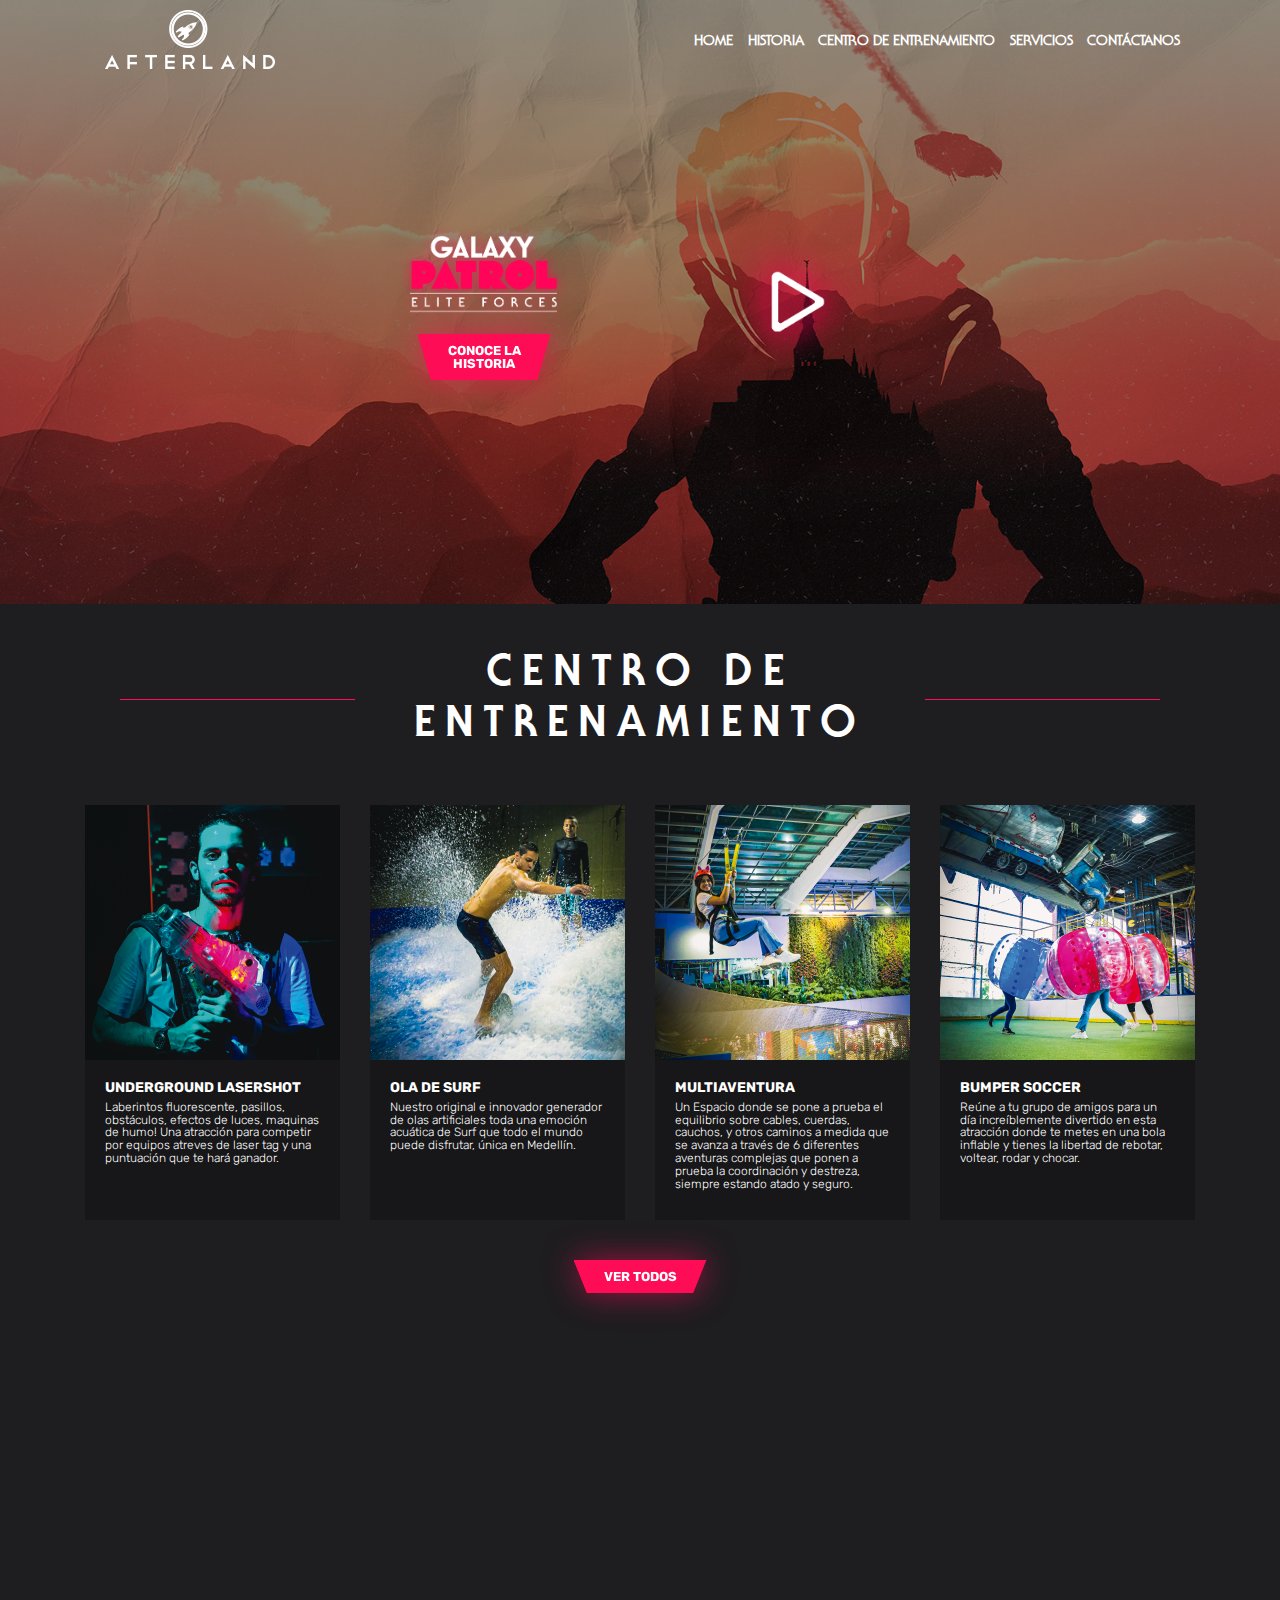
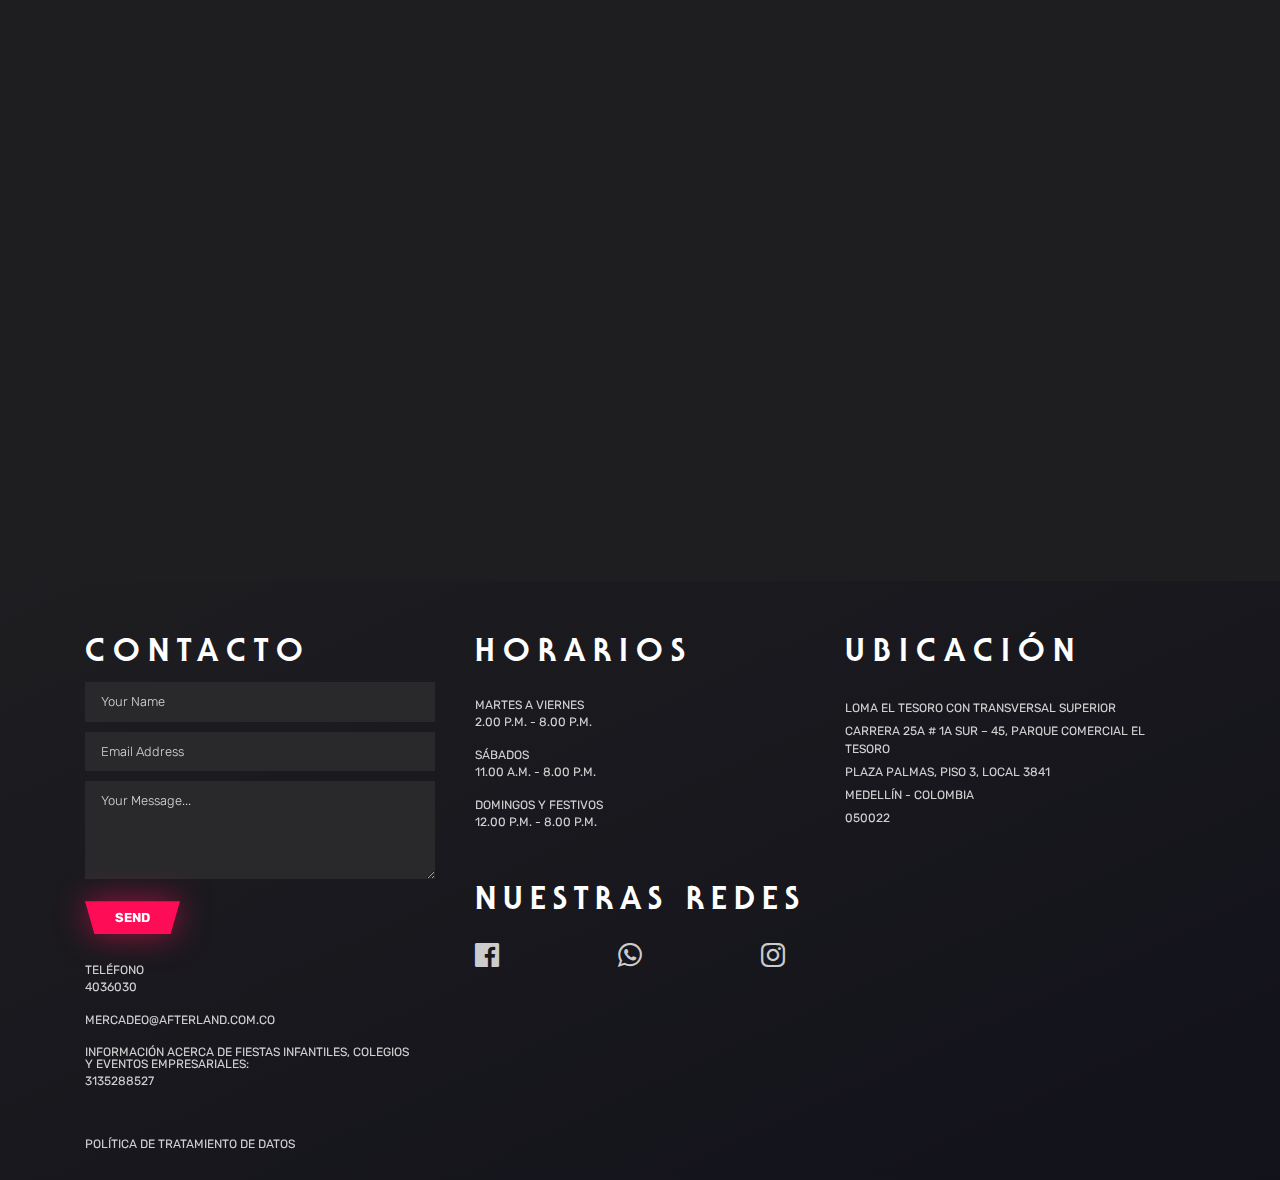
==== commit 69d74e22: "page update" ====
--- a/index.html
+++ b/index.html
@@ -143,7 +143,7 @@
               </div>
               <div class="col-xs-12 col-sm-6 col-lg-3">
                 <div class="afterland__card">
-                  <img class="afterland__cardImage" src="./img/lasershot.png" />
+                  <img class="afterland__cardImage" src="img/lasershot.png" />
                   <div class="afterland__cardInfo">
                     <h6 class="afterland__cardTitle">
                       Underground LaserShot
@@ -159,7 +159,7 @@
               </div>
               <div class="col-xs-12 col-sm-6 col-lg-3">
                 <div class="afterland__card">
-                  <img class="afterland__cardImage" src="./img/surf.png" />
+                  <img class="afterland__cardImage" src="img/oladeSurf.png" />
                   <div class="afterland__cardInfo">
                     <h6 class="afterland__cardTitle">Ola de surf</h6>
                     <span class="afterland__cardText"
@@ -172,7 +172,7 @@
               </div>
               <div class="col-xs-12 col-sm-6 col-lg-3">
                 <div class="afterland__card">
-                  <img class="afterland__cardImage" src="./img/cable.png" />
+                  <img class="afterland__cardImage" src="img/cableAventura.png" />
                   <div class="afterland__cardInfo">
                     <h6 class="afterland__cardTitle">
                       Multiaventura
@@ -189,7 +189,7 @@
               </div>
               <div class="col-xs-12 col-sm-6 col-lg-3">
                 <div class="afterland__card">
-                  <img class="afterland__cardImage" src="./img/bumper.png" />
+                  <img class="afterland__cardImage" src="img/bumperSoccer.png" />
                   <div class="afterland__cardInfo">
                     <h6 class="afterland__cardTitle">Bumper Soccer</h6>
                     <span class="afterland__cardText"
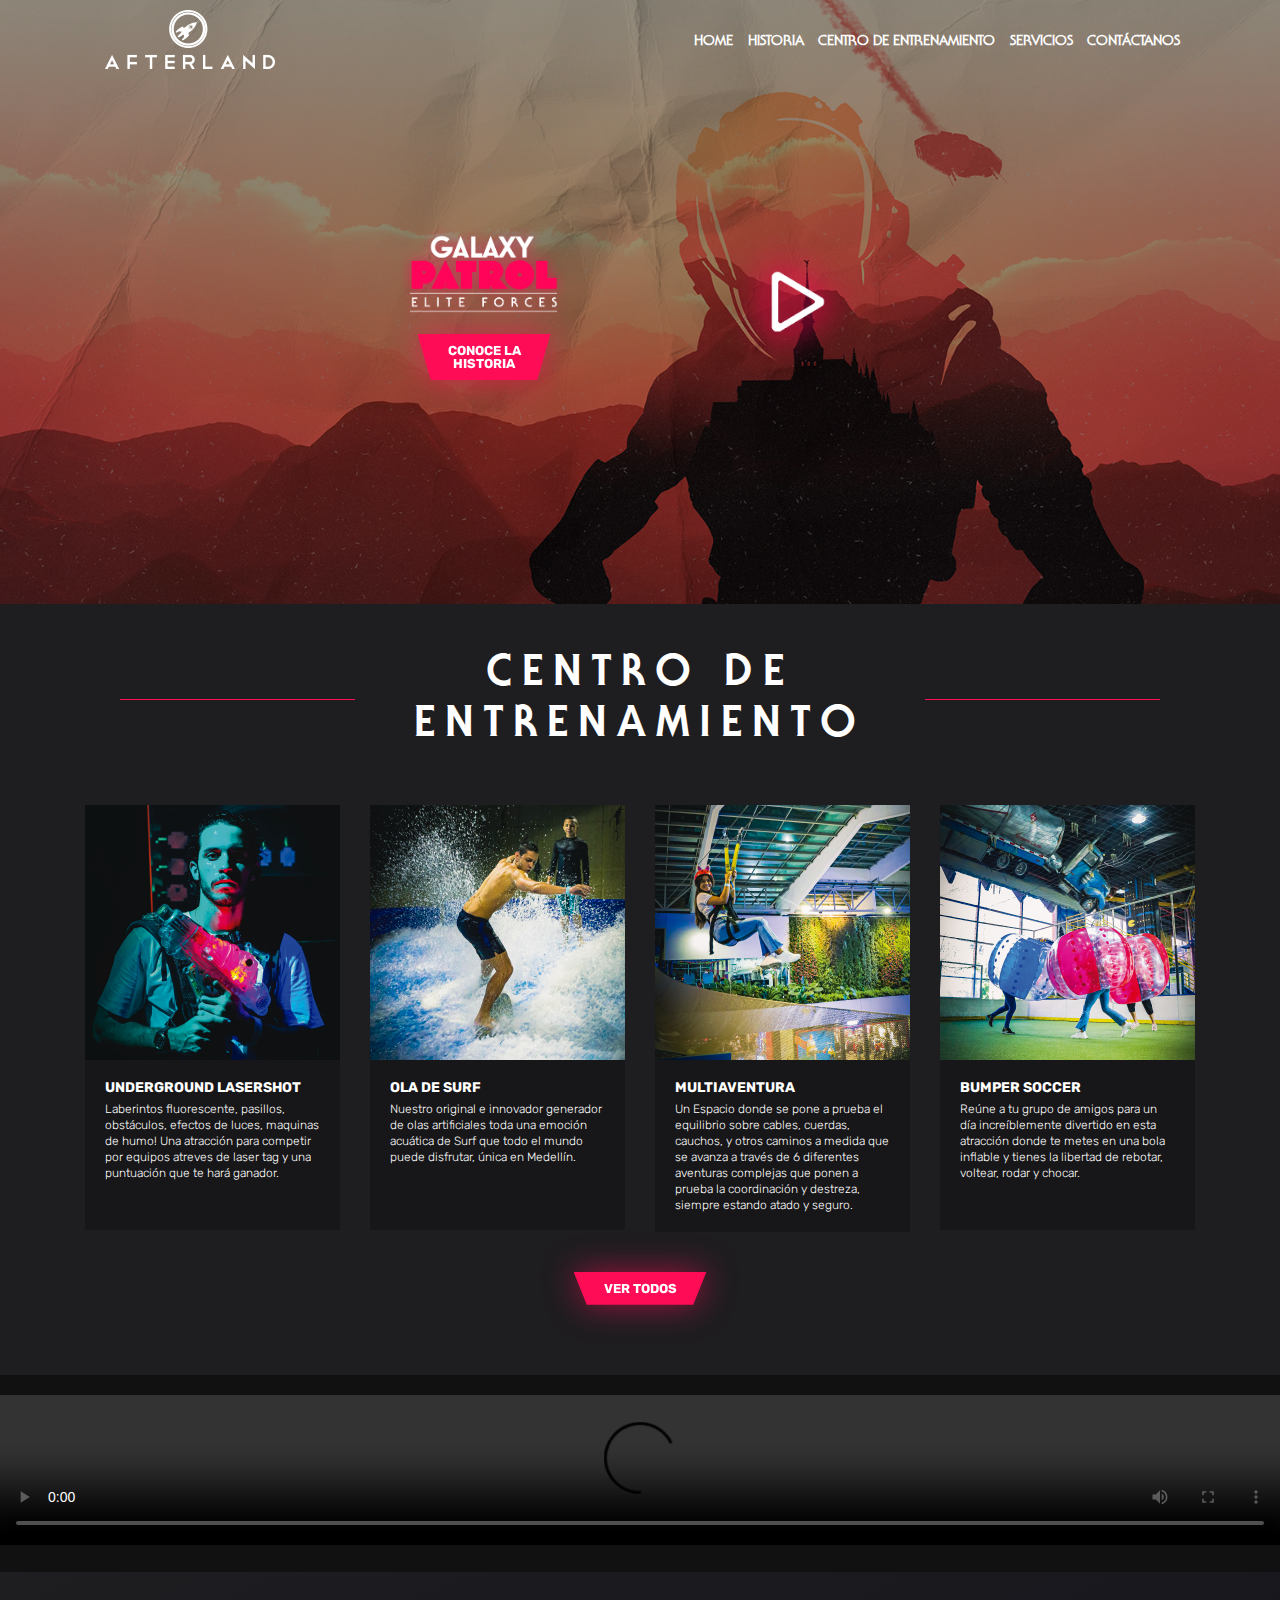
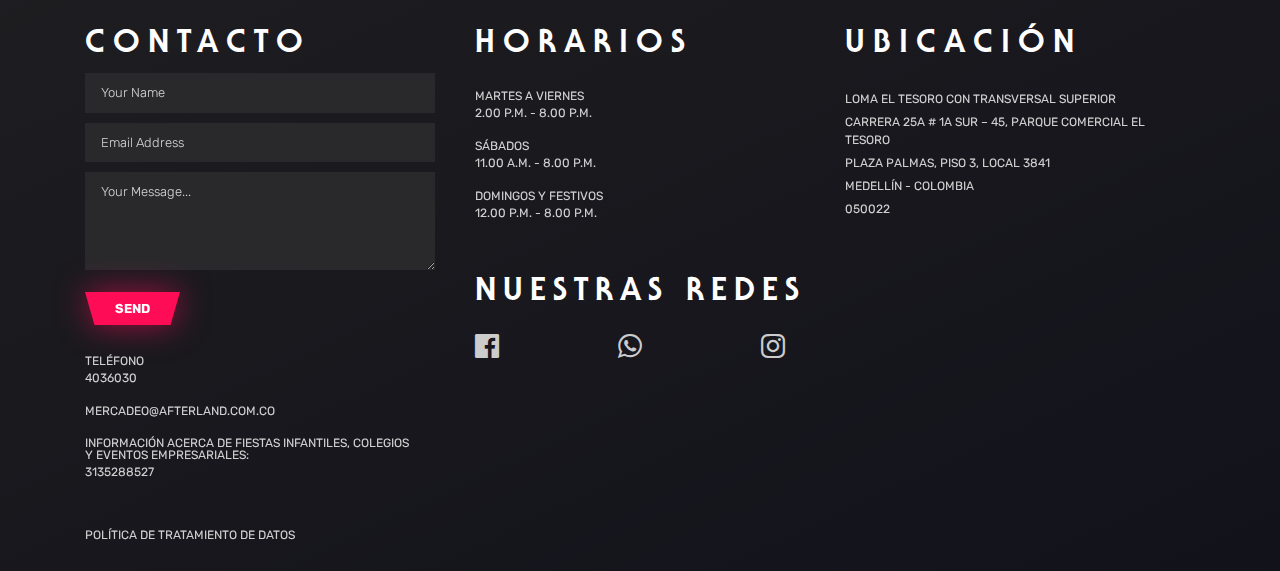
==== commit 67088702: "videos updated" ====
--- a/index.html
+++ b/index.html
@@ -112,13 +112,15 @@
                     </div>
                   </div>
                   <div class="col-6">
-                    <div class="afterland__infoPlay">
-                      <img
-                        class="afterland__caption--play"
-                        src="./img/play.png"
-                        alt="play"
-                      />
-                    </div>
+                    <a href="#videomix">
+                      <div class="afterland__infoPlay">
+                        <img
+                          class="afterland__caption--play"
+                          src="./img/play.png"
+                          alt="play"
+                        />
+                      </div>
+                    </a>
                   </div>
                 </div>
               </div>
@@ -172,7 +174,10 @@
               </div>
               <div class="col-xs-12 col-sm-6 col-lg-3">
                 <div class="afterland__card">
-                  <img class="afterland__cardImage" src="img/cableAventura.png" />
+                  <img
+                    class="afterland__cardImage"
+                    src="img/cableAventura.png"
+                  />
                   <div class="afterland__cardInfo">
                     <h6 class="afterland__cardTitle">
                       Multiaventura
@@ -189,7 +194,10 @@
               </div>
               <div class="col-xs-12 col-sm-6 col-lg-3">
                 <div class="afterland__card">
-                  <img class="afterland__cardImage" src="img/bumperSoccer.png" />
+                  <img
+                    class="afterland__cardImage"
+                    src="img/bumperSoccer.png"
+                  />
                   <div class="afterland__cardInfo">
                     <h6 class="afterland__cardTitle">Bumper Soccer</h6>
                     <span class="afterland__cardText"
@@ -219,17 +227,11 @@
       <!-- End Training -->
 
       <!-- Media -->
-      <section class="afterland__media">
-        <div class="afterland__mediaBox">
-          <div class="afterland__videoResponsive">
-            <iframe
-              src="https://www.youtube.com/embed/5DxHBN-8eUI"
-              frameborder="0"
-              allow="accelerometer; autoplay; encrypted-media; gyroscope; picture-in-picture"
-              allowfullscreen
-            ></iframe>
-          </div>
-        </div>
+      <section class="afterland__videoBox" id="videomix">
+        <video class="afterland__video" controls>
+          <source src="./img/videos/afterlandsimulador.mp4" type="video/mp4" />
+          <p>This browser does not support the video element.</p>
+        </video>
       </section>
       <!-- End Media -->
 
@@ -245,7 +247,6 @@
                       <h3 class="afterland__footerTitle">Contacto</h3>
                     </div>
                     <div class="afterland__footerForm">
-                      
                       <form action="enviar.php" method="POST">
                         <input
                           name="nombre"
--- a/css/styles.css
+++ b/css/styles.css
@@ -2,730 +2,604 @@
   font-family: "MostraNuova";
   font-style: normal;
   font-weight: 700;
-  src: local("MostraNuova-Bold"), url("../fonts/MostraNuova-Bold.otf") format("otf");
-}
-@font-face {
-  font-family: "ITC Serif Gothic Light";
-  font-style: normal;
-  font-weight: normal;
-  src: local("ITC Serif Gothic Light"), url("../fonts/ITCSerifGothic/itc-serif-gothic-light.woff") format("woff");
-}
-@font-face {
-  font-family: "ITC Serif Gothic Regular";
-  font-style: normal;
-  font-weight: normal;
-  src: local("ITC Serif Gothic Regular"), url("../fonts/ITCSerifGothic/itc-serif-gothic-regular.woff") format("woff");
-}
-@font-face {
-  font-family: "ITC Serif Gothic Extra Bold";
-  font-style: normal;
-  font-weight: normal;
-  src: local("ITC Serif Gothic Extra Bold"), url("../fonts/ITCSerifGothic/itc-serif-gothic-extra-bold.woff") format("woff");
-}
+  src: local("MostraNuova-Bold"), url("../fonts/MostraNuova-Bold.otf") format("otf"); }
+@font-face {
+  font-family: 'ITC Serif Gothic Light';
+  font-style: normal;
+  font-weight: normal;
+  src: local("ITC Serif Gothic Light"), url("../fonts/ITCSerifGothic/itc-serif-gothic-light.woff") format("woff"); }
+@font-face {
+  font-family: 'ITC Serif Gothic Regular';
+  font-style: normal;
+  font-weight: normal;
+  src: local("ITC Serif Gothic Regular"), url("../fonts/ITCSerifGothic/itc-serif-gothic-regular.woff") format("woff"); }
+@font-face {
+  font-family: 'ITC Serif Gothic Extra Bold';
+  font-style: normal;
+  font-weight: normal;
+  src: local("ITC Serif Gothic Extra Bold"), url("../fonts/ITCSerifGothic/itc-serif-gothic-extra-bold.woff") format("woff"); }
 html,
 body,
 ul,
 ol {
   margin: 0;
-  padding: 0;
-}
+  padding: 0; }
 
 .nopadding {
   padding: 0 !important;
-  margin: 0 !important;
-}
+  margin: 0 !important; }
 
 .full-height {
-  background: #1e1d20;
-}
+  background: #1e1d20; }
 
 body {
-  background: #111111;
-}
+  background: #111111; }
 
 .carousel-indicators li {
   width: 12px;
   height: 12px;
   border-radius: 100%;
-  margin: 0 12px 12px;
-}
+  margin: 0 12px 12px; }
 
 @font-face {
   font-family: "MostraNuova";
   font-style: normal;
   font-weight: 700;
-  src: local("MostraNuova-Bold"), url("../fonts/MostraNuova-Bold.otf") format("otf");
-}
-@font-face {
-  font-family: "ITC Serif Gothic Light";
-  font-style: normal;
-  font-weight: normal;
-  src: local("ITC Serif Gothic Light"), url("../fonts/ITCSerifGothic/itc-serif-gothic-light.woff") format("woff");
-}
-@font-face {
-  font-family: "ITC Serif Gothic Regular";
-  font-style: normal;
-  font-weight: normal;
-  src: local("ITC Serif Gothic Regular"), url("../fonts/ITCSerifGothic/itc-serif-gothic-regular.woff") format("woff");
-}
-@font-face {
-  font-family: "ITC Serif Gothic Extra Bold";
-  font-style: normal;
-  font-weight: normal;
-  src: local("ITC Serif Gothic Extra Bold"), url("../fonts/ITCSerifGothic/itc-serif-gothic-extra-bold.woff") format("woff");
-}
+  src: local("MostraNuova-Bold"), url("../fonts/MostraNuova-Bold.otf") format("otf"); }
+@font-face {
+  font-family: 'ITC Serif Gothic Light';
+  font-style: normal;
+  font-weight: normal;
+  src: local("ITC Serif Gothic Light"), url("../fonts/ITCSerifGothic/itc-serif-gothic-light.woff") format("woff"); }
+@font-face {
+  font-family: 'ITC Serif Gothic Regular';
+  font-style: normal;
+  font-weight: normal;
+  src: local("ITC Serif Gothic Regular"), url("../fonts/ITCSerifGothic/itc-serif-gothic-regular.woff") format("woff"); }
+@font-face {
+  font-family: 'ITC Serif Gothic Extra Bold';
+  font-style: normal;
+  font-weight: normal;
+  src: local("ITC Serif Gothic Extra Bold"), url("../fonts/ITCSerifGothic/itc-serif-gothic-extra-bold.woff") format("woff"); }
 @font-face {
   font-family: "MostraNuova";
   font-style: normal;
   font-weight: 700;
-  src: local("MostraNuova-Bold"), url("../fonts/MostraNuova-Bold.otf") format("otf");
-}
-@font-face {
-  font-family: "ITC Serif Gothic Light";
-  font-style: normal;
-  font-weight: normal;
-  src: local("ITC Serif Gothic Light"), url("../fonts/ITCSerifGothic/itc-serif-gothic-light.woff") format("woff");
-}
-@font-face {
-  font-family: "ITC Serif Gothic Regular";
-  font-style: normal;
-  font-weight: normal;
-  src: local("ITC Serif Gothic Regular"), url("../fonts/ITCSerifGothic/itc-serif-gothic-regular.woff") format("woff");
-}
-@font-face {
-  font-family: "ITC Serif Gothic Extra Bold";
-  font-style: normal;
-  font-weight: normal;
-  src: local("ITC Serif Gothic Extra Bold"), url("../fonts/ITCSerifGothic/itc-serif-gothic-extra-bold.woff") format("woff");
-}
+  src: local("MostraNuova-Bold"), url("../fonts/MostraNuova-Bold.otf") format("otf"); }
+@font-face {
+  font-family: 'ITC Serif Gothic Light';
+  font-style: normal;
+  font-weight: normal;
+  src: local("ITC Serif Gothic Light"), url("../fonts/ITCSerifGothic/itc-serif-gothic-light.woff") format("woff"); }
+@font-face {
+  font-family: 'ITC Serif Gothic Regular';
+  font-style: normal;
+  font-weight: normal;
+  src: local("ITC Serif Gothic Regular"), url("../fonts/ITCSerifGothic/itc-serif-gothic-regular.woff") format("woff"); }
+@font-face {
+  font-family: 'ITC Serif Gothic Extra Bold';
+  font-style: normal;
+  font-weight: normal;
+  src: local("ITC Serif Gothic Extra Bold"), url("../fonts/ITCSerifGothic/itc-serif-gothic-extra-bold.woff") format("woff"); }
 html,
 body,
 ul,
 ol {
   margin: 0;
-  padding: 0;
-}
+  padding: 0; }
 
 .nopadding {
   padding: 0 !important;
-  margin: 0 !important;
-}
+  margin: 0 !important; }
 
 .full-height {
-  background: #1e1d20;
-}
+  background: #1e1d20; }
 
 body {
-  background: #111111;
-}
+  background: #111111; }
 
 .carousel-indicators li {
   width: 12px;
   height: 12px;
   border-radius: 100%;
-  margin: 0 12px 12px;
-}
+  margin: 0 12px 12px; }
 
 @font-face {
   font-family: "MostraNuova";
   font-style: normal;
   font-weight: 700;
-  src: local("MostraNuova-Bold"), url("../fonts/MostraNuova-Bold.otf") format("otf");
-}
-@font-face {
-  font-family: "ITC Serif Gothic Light";
-  font-style: normal;
-  font-weight: normal;
-  src: local("ITC Serif Gothic Light"), url("../fonts/ITCSerifGothic/itc-serif-gothic-light.woff") format("woff");
-}
-@font-face {
-  font-family: "ITC Serif Gothic Regular";
-  font-style: normal;
-  font-weight: normal;
-  src: local("ITC Serif Gothic Regular"), url("../fonts/ITCSerifGothic/itc-serif-gothic-regular.woff") format("woff");
-}
-@font-face {
-  font-family: "ITC Serif Gothic Extra Bold";
-  font-style: normal;
-  font-weight: normal;
-  src: local("ITC Serif Gothic Extra Bold"), url("../fonts/ITCSerifGothic/itc-serif-gothic-extra-bold.woff") format("woff");
-}
+  src: local("MostraNuova-Bold"), url("../fonts/MostraNuova-Bold.otf") format("otf"); }
+@font-face {
+  font-family: 'ITC Serif Gothic Light';
+  font-style: normal;
+  font-weight: normal;
+  src: local("ITC Serif Gothic Light"), url("../fonts/ITCSerifGothic/itc-serif-gothic-light.woff") format("woff"); }
+@font-face {
+  font-family: 'ITC Serif Gothic Regular';
+  font-style: normal;
+  font-weight: normal;
+  src: local("ITC Serif Gothic Regular"), url("../fonts/ITCSerifGothic/itc-serif-gothic-regular.woff") format("woff"); }
+@font-face {
+  font-family: 'ITC Serif Gothic Extra Bold';
+  font-style: normal;
+  font-weight: normal;
+  src: local("ITC Serif Gothic Extra Bold"), url("../fonts/ITCSerifGothic/itc-serif-gothic-extra-bold.woff") format("woff"); }
 .afterland {
   /* banner */
   /* inicios */
   /* heroes */
-  /* resize */
-}
-.afterland__historyBox {
-  position: absolute;
-  top: 0;
-  display: flex;
-  height: 100%;
-  left: 0;
-  width: 100%;
-  justify-content: center;
-  align-items: center;
-}
-.afterland__historyTitle {
-  font-family: "ITC Serif Gothic Extra Bold";
-  color: #ffffff;
-  font-size: 30px;
-  margin: 0;
-  text-transform: uppercase;
-  letter-spacing: 8px;
-  text-align: center;
-}
-.afterland__iniciosImage img {
-  width: 100%;
-}
-.afterland__iniciosHistory {
-  width: 100%;
-  height: 100%;
-  display: flex;
-  flex-direction: column;
-}
-.afterland__iniciosHistory--inicio {
-  background: #111111;
-}
-.afterland__iniciosHistory--next {
-  background: #1e1d20;
-  padding-top: 30px;
-}
-.afterland__iniciosTitle {
-  font-family: "ITC Serif Gothic Extra Bold";
-  padding: 40px 0 0 40px;
-  color: #ffffff;
-  font-size: 32px;
-  margin: 0;
-  text-transform: uppercase;
-  letter-spacing: 6px;
-}
-.afterland__iniciosText {
-  padding: 20px 0 40px 40px;
-  margin: 0;
-  font-size: 16px;
-  font-weight: 300;
-  font-family: "Rubik", sans-serif;
-  color: #ffffff;
-  width: 90%;
-  line-height: 1.2;
-}
-.afterland__iniciosText p {
-  margin-bottom: 10px;
-}
-.afterland__line {
-  width: 130px;
-  height: 1px;
-  left: 40px;
-  background: rgba(255, 255, 255, 0.6);
-  position: relative;
-  margin: 5px 0;
-}
-.afterland__line--first {
-  width: 90px;
-  height: 1px;
-  background: rgba(255, 255, 255, 0.7);
-  position: absolute;
-  top: 1px;
-  left: 20px;
-}
-.afterland__line--last {
-  width: 80px;
-  height: 1px;
-  background: rgba(255, 255, 255, 0.8);
-  position: absolute;
-  top: 2px;
-  left: 25px;
-}
-.afterland__heroesHeading {
-  display: flex;
-  justify-content: center;
-  margin: 0 auto;
-  text-align: center;
-}
-.afterland__heroesHeading::after {
-  content: "";
-  position: absolute;
-  bottom: 0;
-  left: 20px;
-  right: 80%;
-  height: 50%;
-  border-top: 1px solid #ff0c57;
-  z-index: 20;
-}
-.afterland__heroesHeading::before {
-  content: "";
-  position: absolute;
-  bottom: 0;
-  left: 80%;
-  right: 20px;
-  height: 50%;
-  border-top: 1px solid #ff0c57;
-  z-index: 20;
-}
-.afterland__heroes {
-  width: 100%;
-  padding: 40px 0;
-  background: #1e1d20;
-  display: flex;
-  align-items: center;
-}
-.afterland__heroesWrap {
-  display: flex;
-  justify-content: center;
-}
-.afterland__heroesBox {
-  margin: 0 auto;
-}
-.afterland__heroesSquare {
-  margin: 30px auto 0;
-}
-.afterland__heroesImageBox {
-  width: 100%;
-  cursor: pointer;
-  position: relative;
-}
-.afterland__heroesImage {
-  width: 100%;
-}
-.afterland__heroesInfo {
-  text-align: center;
-  padding: 20px;
-}
-.afterland__heroesTitle {
-  font-family: "ITC Serif Gothic Extra Bold";
-  color: #ffffff;
-  font-size: 30px;
-  margin: 0;
-  text-transform: uppercase;
-  letter-spacing: 6px;
-}
-.afterland__overlay {
-  position: absolute;
-  top: 0;
-  bottom: 0;
-  left: 0;
-  right: 0;
-  height: 100%;
-  width: 100%;
-  opacity: 0;
-  background: rgba(255, 12, 87, 0.2);
-  transition: 0.5s ease-in;
-  display: flex;
-  justify-content: center;
-  align-items: center;
-  padding: 0 30px;
-}
-.afterland__overlay > h3 {
-  font-size: 18px;
-  color: #ffffff;
-  margin: 0;
-  text-align: center;
-  text-transform: uppercase;
-  opacity: 0.9;
-  letter-spacing: 6px;
-}
-.afterland__overlay:hover {
-  opacity: 1;
-}
-@media (min-width: 768px) {
+  /* resize */ }
+  .afterland__historyBox {
+    position: absolute;
+    top: 0;
+    display: flex;
+    height: 100%;
+    left: 0;
+    width: 100%;
+    justify-content: center;
+    align-items: center; }
+  .afterland__historyTitle {
+    font-family: "ITC Serif Gothic Extra Bold";
+    color: #ffffff;
+    font-size: 30px;
+    margin: 0;
+    text-transform: uppercase;
+    letter-spacing: 8px;
+    text-align: center; }
+  .afterland__iniciosImage img {
+    width: 100%; }
+  .afterland__iniciosHistory {
+    width: 100%;
+    height: 100%;
+    display: flex;
+    flex-direction: column; }
+    .afterland__iniciosHistory--inicio {
+      background: #111111; }
+    .afterland__iniciosHistory--next {
+      background: #1e1d20;
+      padding-top: 30px; }
+  .afterland__iniciosTitle {
+    font-family: "ITC Serif Gothic Extra Bold";
+    padding: 40px 0 0 40px;
+    color: #ffffff;
+    font-size: 32px;
+    margin: 0;
+    text-transform: uppercase;
+    letter-spacing: 6px; }
+  .afterland__iniciosText {
+    padding: 20px 0 40px 40px;
+    margin: 0;
+    font-size: 16px;
+    font-weight: 300;
+    font-family: "Rubik", sans-serif;
+    color: #ffffff;
+    width: 90%;
+    line-height: 1.2; }
+    .afterland__iniciosText p {
+      margin-bottom: 10px; }
+  .afterland__line {
+    width: 130px;
+    height: 1px;
+    left: 40px;
+    background: rgba(255, 255, 255, 0.6);
+    position: relative;
+    margin: 5px 0; }
+    .afterland__line--first {
+      width: 90px;
+      height: 1px;
+      background: rgba(255, 255, 255, 0.7);
+      position: absolute;
+      top: 1px;
+      left: 20px; }
+    .afterland__line--last {
+      width: 80px;
+      height: 1px;
+      background: rgba(255, 255, 255, 0.8);
+      position: absolute;
+      top: 2px;
+      left: 25px; }
+  .afterland__heroesHeading {
+    display: flex;
+    justify-content: center;
+    margin: 0 auto;
+    text-align: center; }
+    .afterland__heroesHeading::after {
+      content: "";
+      position: absolute;
+      bottom: 0;
+      left: 20px;
+      right: 80%;
+      height: 50%;
+      border-top: 1px solid #ff0c57;
+      z-index: 20; }
+    .afterland__heroesHeading::before {
+      content: "";
+      position: absolute;
+      bottom: 0;
+      left: 80%;
+      right: 20px;
+      height: 50%;
+      border-top: 1px solid #ff0c57;
+      z-index: 20; }
+  .afterland__heroes {
+    width: 100%;
+    padding: 40px 0;
+    background: #1e1d20;
+    display: flex;
+    align-items: center; }
+  .afterland__heroesWrap {
+    display: flex;
+    justify-content: center; }
+  .afterland__heroesBox {
+    margin: 0 auto; }
+  .afterland__heroesSquare {
+    margin: 30px auto 0; }
+  .afterland__heroesImageBox {
+    width: 100%;
+    cursor: pointer;
+    position: relative; }
+  .afterland__heroesImage {
+    width: 100%; }
+  .afterland__heroesInfo {
+    text-align: center;
+    padding: 20px; }
   .afterland__heroesTitle {
-    font-size: 43px;
-    letter-spacing: 8px;
-  }
-  .afterland__overlay > h3 {
+    font-family: "ITC Serif Gothic Extra Bold";
+    color: #ffffff;
     font-size: 30px;
-  }
-  .afterland__historyTitle {
-    font-size: 43px;
-    letter-spacing: 10px;
-  }
-  .afterland__iniciosText {
-    width: 80%;
-  }
-}
+    margin: 0;
+    text-transform: uppercase;
+    letter-spacing: 6px; }
+  .afterland__overlay {
+    position: absolute;
+    top: 0;
+    bottom: 0;
+    left: 0;
+    right: 0;
+    height: 100%;
+    width: 100%;
+    opacity: 0;
+    background: rgba(255, 12, 87, 0.2);
+    transition: .5s ease-in;
+    display: flex;
+    justify-content: center;
+    align-items: center;
+    padding: 0 30px; }
+    .afterland__overlay > h3 {
+      font-size: 18px;
+      color: #ffffff;
+      margin: 0;
+      text-align: center;
+      text-transform: uppercase;
+      opacity: .9;
+      letter-spacing: 6px; }
+  .afterland__overlay:hover {
+    opacity: 1; }
+  @media (min-width: 768px) {
+    .afterland__heroesTitle {
+      font-size: 43px;
+      letter-spacing: 8px; }
+    .afterland__overlay > h3 {
+      font-size: 30px; }
+    .afterland__historyTitle {
+      font-size: 43px;
+      letter-spacing: 10px; }
+    .afterland__iniciosText {
+      width: 80%; } }
 
 @font-face {
   font-family: "MostraNuova";
   font-style: normal;
   font-weight: 700;
-  src: local("MostraNuova-Bold"), url("../fonts/MostraNuova-Bold.otf") format("otf");
-}
-@font-face {
-  font-family: "ITC Serif Gothic Light";
-  font-style: normal;
-  font-weight: normal;
-  src: local("ITC Serif Gothic Light"), url("../fonts/ITCSerifGothic/itc-serif-gothic-light.woff") format("woff");
-}
-@font-face {
-  font-family: "ITC Serif Gothic Regular";
-  font-style: normal;
-  font-weight: normal;
-  src: local("ITC Serif Gothic Regular"), url("../fonts/ITCSerifGothic/itc-serif-gothic-regular.woff") format("woff");
-}
-@font-face {
-  font-family: "ITC Serif Gothic Extra Bold";
-  font-style: normal;
-  font-weight: normal;
-  src: local("ITC Serif Gothic Extra Bold"), url("../fonts/ITCSerifGothic/itc-serif-gothic-extra-bold.woff") format("woff");
-}
+  src: local("MostraNuova-Bold"), url("../fonts/MostraNuova-Bold.otf") format("otf"); }
+@font-face {
+  font-family: 'ITC Serif Gothic Light';
+  font-style: normal;
+  font-weight: normal;
+  src: local("ITC Serif Gothic Light"), url("../fonts/ITCSerifGothic/itc-serif-gothic-light.woff") format("woff"); }
+@font-face {
+  font-family: 'ITC Serif Gothic Regular';
+  font-style: normal;
+  font-weight: normal;
+  src: local("ITC Serif Gothic Regular"), url("../fonts/ITCSerifGothic/itc-serif-gothic-regular.woff") format("woff"); }
+@font-face {
+  font-family: 'ITC Serif Gothic Extra Bold';
+  font-style: normal;
+  font-weight: normal;
+  src: local("ITC Serif Gothic Extra Bold"), url("../fonts/ITCSerifGothic/itc-serif-gothic-extra-bold.woff") format("woff"); }
 html,
 body,
 ul,
 ol {
   margin: 0;
-  padding: 0;
-}
+  padding: 0; }
 
 .nopadding {
   padding: 0 !important;
-  margin: 0 !important;
-}
+  margin: 0 !important; }
 
 .full-height {
-  background: #1e1d20;
-}
+  background: #1e1d20; }
 
 body {
-  background: #111111;
-}
+  background: #111111; }
 
 .carousel-indicators li {
   width: 12px;
   height: 12px;
   border-radius: 100%;
-  margin: 0 12px 12px;
-}
+  margin: 0 12px 12px; }
 
 @font-face {
   font-family: "MostraNuova";
   font-style: normal;
   font-weight: 700;
-  src: local("MostraNuova-Bold"), url("../fonts/MostraNuova-Bold.otf") format("otf");
-}
-@font-face {
-  font-family: "ITC Serif Gothic Light";
-  font-style: normal;
-  font-weight: normal;
-  src: local("ITC Serif Gothic Light"), url("../fonts/ITCSerifGothic/itc-serif-gothic-light.woff") format("woff");
-}
-@font-face {
-  font-family: "ITC Serif Gothic Regular";
-  font-style: normal;
-  font-weight: normal;
-  src: local("ITC Serif Gothic Regular"), url("../fonts/ITCSerifGothic/itc-serif-gothic-regular.woff") format("woff");
-}
-@font-face {
-  font-family: "ITC Serif Gothic Extra Bold";
-  font-style: normal;
-  font-weight: normal;
-  src: local("ITC Serif Gothic Extra Bold"), url("../fonts/ITCSerifGothic/itc-serif-gothic-extra-bold.woff") format("woff");
-}
+  src: local("MostraNuova-Bold"), url("../fonts/MostraNuova-Bold.otf") format("otf"); }
+@font-face {
+  font-family: 'ITC Serif Gothic Light';
+  font-style: normal;
+  font-weight: normal;
+  src: local("ITC Serif Gothic Light"), url("../fonts/ITCSerifGothic/itc-serif-gothic-light.woff") format("woff"); }
+@font-face {
+  font-family: 'ITC Serif Gothic Regular';
+  font-style: normal;
+  font-weight: normal;
+  src: local("ITC Serif Gothic Regular"), url("../fonts/ITCSerifGothic/itc-serif-gothic-regular.woff") format("woff"); }
+@font-face {
+  font-family: 'ITC Serif Gothic Extra Bold';
+  font-style: normal;
+  font-weight: normal;
+  src: local("ITC Serif Gothic Extra Bold"), url("../fonts/ITCSerifGothic/itc-serif-gothic-extra-bold.woff") format("woff"); }
 .afterland {
-  /* locations */
-}
-.afterland__locations {
-  width: 100%;
-  padding: 40px 0;
-  background: #1e1d20;
-  display: flex;
-  align-items: center;
-}
-.afterland__locationsCard {
-  background: #171618;
-  font-family: "Rubik", sans-serif;
-  color: #ffffff;
-  max-width: 300px;
-  margin: 20px auto 0;
-}
-.afterland__locationsImage {
-  width: 100%;
-}
-.afterland__locationsInfo {
-  padding: 20px;
-  line-height: 0.8;
-  min-height: 111px;
-}
-.afterland__locationsTitle {
-  font-size: 14px;
+  /* locations */ }
+  .afterland__locations {
+    width: 100%;
+    padding: 40px 0;
+    background: #1e1d20;
+    display: flex;
+    align-items: center; }
+  .afterland__locationsCard {
+    background: #171618;
+    font-family: "Rubik", sans-serif;
+    color: #ffffff;
+    max-width: 300px;
+    margin: 20px auto 0; }
+  .afterland__locationsImage {
+    width: 100%; }
+  .afterland__locationsInfo {
+    padding: 20px;
+    line-height: 0.8;
+    min-height: 111px; }
+  .afterland__locationsTitle {
+    font-size: 14px;
+    font-weight: 700;
+    margin: 0 0 3px;
+    text-transform: uppercase; }
+  .afterland__locationsButton {
+    -webkit-clip-path: polygon(10% 100%, 90% 100%, 100% 0, 0 0);
+    clip-path: polygon(10% 100%, 90% 100%, 100% 0, 0 0);
+    padding: 5px 10px;
+    background: #ff0c57;
+    color: #ffffff;
+    border: 0;
+    text-align: center;
+    line-height: 1;
+    font-family: "Rubik", sans-serif;
+    font-weight: bold;
+    font-size: 7px;
+    text-transform: uppercase;
+    margin: 5px 0 0;
+    padding: 8px 16px !important;
+    font-size: 10px !important; }
+    .afterland__locationsButton:hover {
+      background: rgba(255, 12, 87, 0.8);
+      opacity: 0.9; }
+    .afterland__locationsButton:focus {
+      outline: none; }
+    @media (min-width: 768px) {
+      .afterland__locationsButton {
+        padding: 10px 30px;
+        font-size: 13px;
+        margin: 10px 0 0; } }
+  .afterland__locationsBottom {
+    display: flex;
+    justify-content: center; }
+  .afterland__tagWrap {
+    filter: drop-shadow(0px 0px 16px rgba(255, 12, 87, 0.6)); }
+  .afterland__locationsImageBox {
+    position: relative;
+    display: flex;
+    justify-content: center;
+    align-items: center;
+    opacity: .8;
+    transition: .3s ease-in-out;
+    cursor: pointer; }
+    .afterland__locationsImageBox:hover {
+      opacity: 1; }
+  .afterland__locationsLogo {
+    position: absolute; }
+
+@font-face {
+  font-family: "MostraNuova";
+  font-style: normal;
   font-weight: 700;
-  margin: 0 0 3px;
-  text-transform: uppercase;
-}
-.afterland__locationsButton {
-  -webkit-clip-path: polygon(10% 100%, 90% 100%, 100% 0, 0 0);
-  clip-path: polygon(10% 100%, 90% 100%, 100% 0, 0 0);
-  padding: 5px 10px;
-  background: #ff0c57;
-  color: #ffffff;
-  border: 0;
-  text-align: center;
-  line-height: 1;
-  font-family: "Rubik", sans-serif;
-  font-weight: bold;
-  font-size: 7px;
-  text-transform: uppercase;
-  margin: 5px 0 0;
-  padding: 8px 16px !important;
-  font-size: 10px !important;
-}
-.afterland__locationsButton:hover {
-  background: rgba(255, 12, 87, 0.8);
-  opacity: 0.9;
-}
-.afterland__locationsButton:focus {
-  outline: none;
-}
-@media (min-width: 768px) {
-  .afterland__locationsButton {
-    padding: 10px 30px;
-    font-size: 13px;
-    margin: 10px 0 0;
-  }
-}
-.afterland__locationsBottom {
-  display: flex;
-  justify-content: center;
-}
-.afterland__tagWrap {
-  filter: drop-shadow(0px 0px 16px rgba(255, 12, 87, 0.6));
-}
-.afterland__locationsImageBox {
-  position: relative;
-  display: flex;
-  justify-content: center;
-  align-items: center;
-  opacity: 0.8;
-  transition: 0.3s ease-in-out;
-  cursor: pointer;
-}
-.afterland__locationsImageBox:hover {
-  opacity: 1;
-}
-.afterland__locationsLogo {
-  position: absolute;
-}
-
-@font-face {
-  font-family: "MostraNuova";
-  font-style: normal;
-  font-weight: 700;
-  src: local("MostraNuova-Bold"), url("../fonts/MostraNuova-Bold.otf") format("otf");
-}
-@font-face {
-  font-family: "ITC Serif Gothic Light";
-  font-style: normal;
-  font-weight: normal;
-  src: local("ITC Serif Gothic Light"), url("../fonts/ITCSerifGothic/itc-serif-gothic-light.woff") format("woff");
-}
-@font-face {
-  font-family: "ITC Serif Gothic Regular";
-  font-style: normal;
-  font-weight: normal;
-  src: local("ITC Serif Gothic Regular"), url("../fonts/ITCSerifGothic/itc-serif-gothic-regular.woff") format("woff");
-}
-@font-face {
-  font-family: "ITC Serif Gothic Extra Bold";
-  font-style: normal;
-  font-weight: normal;
-  src: local("ITC Serif Gothic Extra Bold"), url("../fonts/ITCSerifGothic/itc-serif-gothic-extra-bold.woff") format("woff");
-}
+  src: local("MostraNuova-Bold"), url("../fonts/MostraNuova-Bold.otf") format("otf"); }
+@font-face {
+  font-family: 'ITC Serif Gothic Light';
+  font-style: normal;
+  font-weight: normal;
+  src: local("ITC Serif Gothic Light"), url("../fonts/ITCSerifGothic/itc-serif-gothic-light.woff") format("woff"); }
+@font-face {
+  font-family: 'ITC Serif Gothic Regular';
+  font-style: normal;
+  font-weight: normal;
+  src: local("ITC Serif Gothic Regular"), url("../fonts/ITCSerifGothic/itc-serif-gothic-regular.woff") format("woff"); }
+@font-face {
+  font-family: 'ITC Serif Gothic Extra Bold';
+  font-style: normal;
+  font-weight: normal;
+  src: local("ITC Serif Gothic Extra Bold"), url("../fonts/ITCSerifGothic/itc-serif-gothic-extra-bold.woff") format("woff"); }
 html,
 body,
 ul,
 ol {
   margin: 0;
-  padding: 0;
-}
+  padding: 0; }
 
 .nopadding {
   padding: 0 !important;
-  margin: 0 !important;
-}
+  margin: 0 !important; }
 
 .full-height {
-  background: #1e1d20;
-}
+  background: #1e1d20; }
 
 body {
-  background: #111111;
-}
+  background: #111111; }
 
 .carousel-indicators li {
   width: 12px;
   height: 12px;
   border-radius: 100%;
-  margin: 0 12px 12px;
-}
+  margin: 0 12px 12px; }
 
 @font-face {
   font-family: "MostraNuova";
   font-style: normal;
   font-weight: 700;
-  src: local("MostraNuova-Bold"), url("../fonts/MostraNuova-Bold.otf") format("otf");
-}
-@font-face {
-  font-family: "ITC Serif Gothic Light";
-  font-style: normal;
-  font-weight: normal;
-  src: local("ITC Serif Gothic Light"), url("../fonts/ITCSerifGothic/itc-serif-gothic-light.woff") format("woff");
-}
-@font-face {
-  font-family: "ITC Serif Gothic Regular";
-  font-style: normal;
-  font-weight: normal;
-  src: local("ITC Serif Gothic Regular"), url("../fonts/ITCSerifGothic/itc-serif-gothic-regular.woff") format("woff");
-}
-@font-face {
-  font-family: "ITC Serif Gothic Extra Bold";
-  font-style: normal;
-  font-weight: normal;
-  src: local("ITC Serif Gothic Extra Bold"), url("../fonts/ITCSerifGothic/itc-serif-gothic-extra-bold.woff") format("woff");
-}
+  src: local("MostraNuova-Bold"), url("../fonts/MostraNuova-Bold.otf") format("otf"); }
+@font-face {
+  font-family: 'ITC Serif Gothic Light';
+  font-style: normal;
+  font-weight: normal;
+  src: local("ITC Serif Gothic Light"), url("../fonts/ITCSerifGothic/itc-serif-gothic-light.woff") format("woff"); }
+@font-face {
+  font-family: 'ITC Serif Gothic Regular';
+  font-style: normal;
+  font-weight: normal;
+  src: local("ITC Serif Gothic Regular"), url("../fonts/ITCSerifGothic/itc-serif-gothic-regular.woff") format("woff"); }
+@font-face {
+  font-family: 'ITC Serif Gothic Extra Bold';
+  font-style: normal;
+  font-weight: normal;
+  src: local("ITC Serif Gothic Extra Bold"), url("../fonts/ITCSerifGothic/itc-serif-gothic-extra-bold.woff") format("woff"); }
 .afterland {
   /* services */
-  /* resize */
-}
-.afterland__services {
-  width: 100%;
-  background: #111111;
-  overflow-x: hidden;
-}
-.afterland__servicesTitle {
-  padding-bottom: 30px;
-}
-.afterland__servicesImage {
-  width: 100%;
-  height: 100%;
-}
-.afterland__events {
-  background: #1e1d20;
-}
-.afterland__eventsForm {
-  display: block;
-  font-family: "Rubik", sans-serif;
-  display: flex;
-  flex-direction: column;
-  justify-content: center;
-  align-items: center;
-  height: 100%;
-  padding: 0 40px 30px;
-  position: relative;
-}
-.afterland__eventsInput {
-  width: 100%;
-  font-size: 13px;
-  border: none;
-  background: #29292b;
-  color: #ffffff;
-  padding: 10px 16px;
-  margin: 5px 0;
-  font-weight: 300;
-}
-.afterland__eventsInput:focus {
-  outline: none;
-  background: rgba(41, 41, 43, 0.8);
-  transition: all 0.3s ease-in;
-}
-.afterland__eventsInput::placeholder {
-  color: #ffffff;
-  opacity: 0.8;
-}
-.afterland__eventsBtn {
-  -webkit-clip-path: polygon(10% 100%, 90% 100%, 100% 0, 0 0);
-  clip-path: polygon(10% 100%, 90% 100%, 100% 0, 0 0);
-  padding: 5px 10px;
-  background: #ff0c57;
-  color: #ffffff;
-  border: 0;
-  text-align: center;
-  line-height: 1;
-  font-family: "Rubik", sans-serif;
-  font-weight: bold;
-  font-size: 7px;
-  text-transform: uppercase;
-  margin: 5px 0 0;
-  padding: 10px 20px;
-  font-size: 12px;
-}
-.afterland__eventsBtn:hover {
-  background: rgba(255, 12, 87, 0.8);
-  opacity: 0.9;
-}
-.afterland__eventsBtn:focus {
-  outline: none;
-}
-@media (min-width: 768px) {
+  /* resize */ }
+  .afterland__services {
+    width: 100%;
+    background: #111111;
+    overflow-x: hidden; }
+  .afterland__servicesTitle {
+    padding-bottom: 30px; }
+  .afterland__servicesImage {
+    width: 100%;
+    height: 100%; }
+  .afterland__events {
+    background: #1e1d20; }
+  .afterland__eventsForm {
+    display: block;
+    font-family: "Rubik", sans-serif;
+    display: flex;
+    flex-direction: column;
+    justify-content: center;
+    align-items: center;
+    height: 100%;
+    padding: 0 40px 30px;
+    position: relative; }
+  .afterland__eventsInput {
+    width: 100%;
+    font-size: 13px;
+    border: none;
+    background: #29292b;
+    color: #ffffff;
+    padding: 10px 16px;
+    margin: 5px 0;
+    font-weight: 300; }
+    .afterland__eventsInput:focus {
+      outline: none;
+      background: rgba(41, 41, 43, 0.8);
+      transition: all 0.3s ease-in; }
+    .afterland__eventsInput::placeholder {
+      color: #ffffff;
+      opacity: .8; }
   .afterland__eventsBtn {
-    padding: 10px 30px;
-    font-size: 13px;
-    margin: 10px 0 0;
-  }
-}
-.afterland__lineBox {
-  position: absolute;
-  top: 5%;
-  left: 5%;
-}
-.afterland__eventsDescription {
-  color: #ffffff;
-  font-family: "Rubik", sans-serif;
-  font-weight: 300;
-  font-size: 14px;
-  opacity: 0.8;
-  line-height: 1.3;
-  width: 80%;
-  padding: 50px 0 20px;
-  text-align: center;
-}
-.afterland__mediaBoxP {
-  background-repeat: no-repeat;
-  background-size: cover;
-  background-position: center center;
-  position: relative;
-}
-.afterland__birthday {
-  overflow-x: hidden;
-}
-.afterland__fiestaTitle {
-  font-size: 30px;
-  letter-spacing: 8px;
-  text-transform: uppercase;
-  font-weight: 700;
-  color: #ffffff;
-  font-family: "ITC Serif Gothic Extra Bold";
-  text-align: center;
-  padding: 20px 0;
-  margin: 0;
-}
-.afterland__servicesWrap {
-  text-align: center;
-}
-.afterland__cardLine {
-  width: 130px;
-  height: 1px;
-  background: rgba(255, 255, 255, 0.6);
-  position: relative;
-  margin: 5px auto;
-}
-.afterland__partycardBox {
-  background: #1e1d20;
-}
-.afterland__partyCard {
-  background: transparent;
-  font-family: "Rubik", sans-serif;
-  color: #ffffff;
-  margin: 20px auto 0;
-}
-@media (min-width: 768px) {
+    -webkit-clip-path: polygon(10% 100%, 90% 100%, 100% 0, 0 0);
+    clip-path: polygon(10% 100%, 90% 100%, 100% 0, 0 0);
+    padding: 5px 10px;
+    background: #ff0c57;
+    color: #ffffff;
+    border: 0;
+    text-align: center;
+    line-height: 1;
+    font-family: "Rubik", sans-serif;
+    font-weight: bold;
+    font-size: 7px;
+    text-transform: uppercase;
+    margin: 5px 0 0;
+    padding: 10px 20px;
+    font-size: 12px; }
+    .afterland__eventsBtn:hover {
+      background: rgba(255, 12, 87, 0.8);
+      opacity: 0.9; }
+    .afterland__eventsBtn:focus {
+      outline: none; }
+    @media (min-width: 768px) {
+      .afterland__eventsBtn {
+        padding: 10px 30px;
+        font-size: 13px;
+        margin: 10px 0 0; } }
+  .afterland__lineBox {
+    position: absolute;
+    top: 5%;
+    left: 5%; }
   .afterland__eventsDescription {
+    color: #ffffff;
+    font-family: "Rubik", sans-serif;
+    font-weight: 300;
+    font-size: 14px;
+    opacity: 0.8;
+    line-height: 1.3;
+    width: 80%;
+    padding: 50px 0 20px;
+    text-align: center; }
+  .afterland__mediaBoxP {
+    background-repeat: no-repeat;
+    background-size: cover;
+    background-position: center center;
+    position: relative; }
+  .afterland__birthday {
+    overflow-x: hidden; }
+  .afterland__fiestaTitle {
+    font-size: 30px;
+    letter-spacing: 8px;
+    text-transform: uppercase;
+    font-weight: 700;
+    color: #ffffff;
+    font-family: "ITC Serif Gothic Extra Bold";
+    text-align: center;
     padding: 20px 0;
-  }
-  .afterland__fiestaTitle {
-    font-size: 43px;
-    letter-spacing: 10px;
-  }
-}
+    margin: 0; }
+  .afterland__servicesWrap {
+    text-align: center; }
+  .afterland__cardLine {
+    width: 130px;
+    height: 1px;
+    background: rgba(255, 255, 255, 0.6);
+    position: relative;
+    margin: 5px auto; }
+  .afterland__partycardBox {
+    background: #1e1d20; }
+  .afterland__partyCard {
+    background: transparent;
+    font-family: "Rubik", sans-serif;
+    color: #ffffff;
+    margin: 20px auto 0; }
+  @media (min-width: 768px) {
+    .afterland__eventsDescription {
+      padding: 20px 0; }
+    .afterland__fiestaTitle {
+      font-size: 43px;
+      letter-spacing: 10px; } }
 
 .afterland {
   /*header*/
@@ -733,477 +607,374 @@
   /* training */
   /* media */
   /* footer */
-  /* resize */
-}
-.afterland__navbar {
-  width: 100%;
-  position: relative;
-  padding: 10px 0;
-  background-color: transparent;
-  z-index: 99;
-  background: #1e1d20;
-}
-.afterland__navbox {
-  display: flex;
-  justify-content: space-between;
-  align-items: center;
-  padding: 0 10px;
-}
-.afterland__logo {
-  padding: 0 10px;
-}
-.afterland__logo img {
-  width: 70%;
-}
-.afterland__menu:not(.show) {
-  display: none;
-}
-.afterland__item {
-  display: inline-block;
-  list-style-type: none;
-  margin: 0;
-  padding: 0 5px;
-}
-.afterland__item a {
-  font-family: "ITC Serif Gothic Regular";
-  color: #ffffff;
-  text-decoration: none;
-  text-transform: uppercase;
-  font-weight: bold;
-  font-size: 14px;
-  text-shadow: 0 0 0 transparent, 0 0 0 transparent;
-}
-.afterland__item a:hover {
-  color: #ff0c57;
-  transition: all 0.2s ease-in-out;
-  text-shadow: 0 0 2px #ff0c57, 0 0 2px #ffffff;
-}
-.afterland__list {
-  position: absolute;
-  text-align: right;
-  top: 60px;
-  width: 100%;
-  left: 0;
-  display: grid;
-  padding: 10px 30px;
-  z-index: 9999;
-  background: rgba(23, 22, 24, 0.7);
-  transition: all 0.3s ease-in;
-}
-.afterland__responsive {
-  width: 30px;
-  height: 20px;
-  padding: 0;
-}
-.afterland__responsive #lanzador {
-  position: absolute;
-  left: -9999px;
-}
-.afterland__responsive label {
-  display: flex;
-  flex-direction: column;
-  justify-content: space-between;
-  height: 100%;
-  cursor: pointer;
-}
-.afterland__responsive--linea {
-  height: 3px;
-  background-color: #fff;
-  transform: translateY(0) rotate(0);
-  transition: all 0.3s;
-  box-shadow: 0 0 4px #ff0c57, 0 0 4px #ffffff;
-}
-#lanzador:checked ~ label .afterland__responsive--linea:nth-child(1) {
-  transform: translateY(9px) rotate(45deg);
-}
-#lanzador:checked ~ label .afterland__responsive--linea:nth-child(2) {
-  opacity: 0;
-}
-#lanzador:checked ~ label .afterland__responsive--linea:nth-child(3) {
-  transform: translateY(-9px) rotate(-45deg);
-}
-.afterland__banner {
-  background-repeat: no-repeat;
-  background-size: cover;
-  background-position: center center;
-  position: relative;
-}
-.afterland__banner--header {
-  width: 100%;
-  height: 100%;
-}
-.afterland__bannerBox {
-  position: absolute;
-  top: 0;
-  display: flex;
-  height: 100%;
-  left: 0;
-  width: 100%;
-  justify-content: center;
-  align-items: center;
-  overflow-x: hidden;
-}
-.afterland__caption {
-  display: inline-flex;
-}
-.afterland__caption--force {
-  width: 50%;
-}
-.afterland__caption--play {
-  width: 40%;
-  cursor: pointer;
-}
-.afterland__caption--play:hover {
-  opacity: 0.8;
-}
-.afterland__captionInfo {
-  display: inline-flex;
-  flex-direction: column;
-  justify-content: center;
-  align-items: center;
-}
-.afterland__infoPlay {
-  height: 100%;
-  display: flex;
-  justify-content: center;
-  align-items: center;
-}
-.afterland__knowBtn {
-  -webkit-clip-path: polygon(10% 100%, 90% 100%, 100% 0, 0 0);
-  clip-path: polygon(10% 100%, 90% 100%, 100% 0, 0 0);
-  padding: 5px 10px;
-  background: #ff0c57;
-  color: #ffffff;
-  border: 0;
-  text-align: center;
-  line-height: 1;
-  font-family: "Rubik", sans-serif;
-  font-weight: bold;
-  font-size: 7px;
-  text-transform: uppercase;
-  margin: 5px 0 0;
-}
-.afterland__knowBtn:hover {
-  background: rgba(255, 12, 87, 0.8);
-  opacity: 0.9;
-}
-.afterland__knowBtn:focus {
-  outline: none;
-}
-@media (min-width: 768px) {
+  /* resize */ }
+  .afterland__navbar {
+    width: 100%;
+    position: relative;
+    padding: 10px 0;
+    background-color: transparent;
+    z-index: 99;
+    background: #1e1d20; }
+  .afterland__navbox {
+    display: flex;
+    justify-content: space-between;
+    align-items: center;
+    padding: 0 10px; }
+  .afterland__logo {
+    padding: 0 10px; }
+    .afterland__logo img {
+      width: 70%; }
+  .afterland__menu:not(.show) {
+    display: none; }
+  .afterland__item {
+    display: inline-block;
+    list-style-type: none;
+    margin: 0;
+    padding: 0 5px; }
+    .afterland__item a {
+      font-family: "ITC Serif Gothic Regular";
+      color: #ffffff;
+      text-decoration: none;
+      text-transform: uppercase;
+      font-weight: bold;
+      font-size: 14px;
+      text-shadow: 0 0 0 transparent, 0 0 0 transparent; }
+      .afterland__item a:hover {
+        color: #ff0c57;
+        transition: all 0.2s ease-in-out;
+        text-shadow: 0 0 2px #ff0c57, 0 0 2px #ffffff; }
+  .afterland__list {
+    position: absolute;
+    text-align: right;
+    top: 60px;
+    width: 100%;
+    left: 0;
+    display: grid;
+    padding: 10px 30px;
+    z-index: 9999;
+    background: rgba(23, 22, 24, 0.7);
+    transition: all 0.3s ease-in; }
+  .afterland__responsive {
+    width: 30px;
+    height: 20px;
+    padding: 0; }
+    .afterland__responsive #lanzador {
+      position: absolute;
+      left: -9999px; }
+    .afterland__responsive label {
+      display: flex;
+      flex-direction: column;
+      justify-content: space-between;
+      height: 100%;
+      cursor: pointer; }
+    .afterland__responsive--linea {
+      height: 3px;
+      background-color: #fff;
+      transform: translateY(0) rotate(0);
+      transition: all 0.3s;
+      box-shadow: 0 0 4px #ff0c57, 0 0 4px #ffffff; }
+    #lanzador:checked ~ label .afterland__responsive--linea:nth-child(1) {
+      transform: translateY(9px) rotate(45deg); }
+    #lanzador:checked ~ label .afterland__responsive--linea:nth-child(2) {
+      opacity: 0; }
+    #lanzador:checked ~ label .afterland__responsive--linea:nth-child(3) {
+      transform: translateY(-9px) rotate(-45deg); }
+  .afterland__banner {
+    background-repeat: no-repeat;
+    background-size: cover;
+    background-position: center center;
+    position: relative; }
+    .afterland__banner--header {
+      width: 100%;
+      height: 100%; }
+  .afterland__bannerBox {
+    position: absolute;
+    top: 0;
+    display: flex;
+    height: 100%;
+    left: 0;
+    width: 100%;
+    justify-content: center;
+    align-items: center;
+    overflow-x: hidden; }
+  .afterland__caption {
+    display: inline-flex; }
+    .afterland__caption--force {
+      width: 50%; }
+    .afterland__caption--play {
+      width: 40%;
+      cursor: pointer; }
+      .afterland__caption--play:hover {
+        opacity: 0.8; }
+  .afterland__captionInfo {
+    display: inline-flex;
+    flex-direction: column;
+    justify-content: center;
+    align-items: center; }
+  .afterland__infoPlay {
+    height: 100%;
+    display: flex;
+    justify-content: center;
+    align-items: center; }
   .afterland__knowBtn {
-    padding: 10px 30px;
+    -webkit-clip-path: polygon(10% 100%, 90% 100%, 100% 0, 0 0);
+    clip-path: polygon(10% 100%, 90% 100%, 100% 0, 0 0);
+    padding: 5px 10px;
+    background: #ff0c57;
+    color: #ffffff;
+    border: 0;
+    text-align: center;
+    line-height: 1;
+    font-family: "Rubik", sans-serif;
+    font-weight: bold;
+    font-size: 7px;
+    text-transform: uppercase;
+    margin: 5px 0 0; }
+    .afterland__knowBtn:hover {
+      background: rgba(255, 12, 87, 0.8);
+      opacity: 0.9; }
+    .afterland__knowBtn:focus {
+      outline: none; }
+    @media (min-width: 768px) {
+      .afterland__knowBtn {
+        padding: 10px 30px;
+        font-size: 13px;
+        margin: 10px 0 0; } }
+  .afterland__training {
+    width: 100%;
+    padding: 40px 0;
+    background: #1e1d20;
+    display: flex;
+    align-items: center; }
+  .afterland__card {
+    background: #171618;
+    font-family: "Rubik", sans-serif;
+    color: #ffffff;
+    max-width: 300px;
+    margin: 50px auto 0; }
+  .afterland__cardImage {
+    width: 100%; }
+  .afterland__cardInfo {
+    padding: 20px;
+    min-height: 170px;
+    line-height: 1; }
+  .afterland__cardTitle {
+    font-size: 14px;
+    font-weight: 700;
+    margin: 0 0 3px;
+    text-transform: uppercase; }
+  .afterland__cardText {
+    font-size: 14px;
+    font-weight: 300; }
+  .afterland__cardHeading {
+    display: flex;
+    justify-content: center;
+    margin: 0 auto;
+    text-align: center; }
+    .afterland__cardHeading::after {
+      content: "";
+      position: absolute;
+      bottom: 0;
+      left: 20px;
+      right: 80%;
+      height: 50%;
+      border-top: 1px solid #ff0c57;
+      z-index: 20; }
+    .afterland__cardHeading::before {
+      content: "";
+      position: absolute;
+      bottom: 0;
+      left: 80%;
+      right: 20px;
+      height: 50%;
+      border-top: 1px solid #ff0c57;
+      z-index: 20; }
+  .afterland__headingName {
+    font-family: "ITC Serif Gothic Extra Bold";
+    text-transform: uppercase;
+    letter-spacing: 8px;
+    font-size: 24px;
+    font-weight: 700;
+    color: #ffffff;
+    position: relative; }
+  .afterland__cardBottom {
+    display: flex;
+    justify-content: center;
+    margin: 0 auto;
+    padding: 30px 0; }
+  .afterland__cardButton {
+    -webkit-clip-path: polygon(10% 100%, 90% 100%, 100% 0, 0 0);
+    clip-path: polygon(10% 100%, 90% 100%, 100% 0, 0 0);
+    padding: 5px 10px;
+    background: #ff0c57;
+    color: #ffffff;
+    border: 0;
+    text-align: center;
+    line-height: 1;
+    font-family: "Rubik", sans-serif;
+    font-weight: bold;
+    font-size: 7px;
+    text-transform: uppercase;
+    margin: 5px 0 0;
+    padding: 10px 20px;
+    font-size: 12px; }
+    .afterland__cardButton:hover {
+      background: rgba(255, 12, 87, 0.8);
+      opacity: 0.9; }
+    .afterland__cardButton:focus {
+      outline: none; }
+    @media (min-width: 768px) {
+      .afterland__cardButton {
+        padding: 10px 30px;
+        font-size: 13px;
+        margin: 10px 0 0; } }
+  .afterland__tagWrap {
+    filter: drop-shadow(0px 0px 16px rgba(255, 12, 87, 0.6)); }
+  .afterland__video {
+    width: 100%;
+    height: auto;
+    background-size: cover;
+    background-position: center center;
+    position: relative;
+    padding: 20px 0;
+    cursor: pointer; }
+  .afterland__footer {
+    background: linear-gradient(to bottom right, #1e1d20, #12121b); }
+  .afterland__footerSection {
+    color: #ffffff;
+    margin-bottom: 50px; }
+    .afterland__footerSection--schedule {
+      padding: 0 0 0 10px; }
+  .afterland__footerBox {
+    padding: 50px 0 20px; }
+  .afterland__footerForm {
+    font-family: "Rubik", sans-serif; }
+  .afterland__footerInput {
+    width: 100%;
     font-size: 13px;
-    margin: 10px 0 0;
-  }
-}
-.afterland__training {
-  width: 100%;
-  padding: 40px 0;
-  background: #1e1d20;
-  display: flex;
-  align-items: center;
-}
-.afterland__card {
-  background: #171618;
-  font-family: "Rubik", sans-serif;
-  color: #ffffff;
-  max-width: 300px;
-  margin: 50px auto 0;
-}
-.afterland__cardImage {
-  width: 100%;
-}
-.afterland__cardInfo {
-  padding: 20px;
-  min-height: 160px;
-  line-height: 0.8;
-}
-.afterland__cardTitle {
-  font-size: 14px;
-  font-weight: 700;
-  margin: 0 0 3px;
-  text-transform: uppercase;
-}
-.afterland__cardText {
-  font-size: 14px;
-  font-weight: 300;
-}
-.afterland__cardHeading {
-  display: flex;
-  justify-content: center;
-  margin: 0 auto;
-  text-align: center;
-}
-.afterland__cardHeading::after {
-  content: "";
-  position: absolute;
-  bottom: 0;
-  left: 20px;
-  right: 80%;
-  height: 50%;
-  border-top: 1px solid #ff0c57;
-  z-index: 20;
-}
-.afterland__cardHeading::before {
-  content: "";
-  position: absolute;
-  bottom: 0;
-  left: 80%;
-  right: 20px;
-  height: 50%;
-  border-top: 1px solid #ff0c57;
-  z-index: 20;
-}
-.afterland__headingName {
-  font-family: "ITC Serif Gothic Extra Bold";
-  text-transform: uppercase;
-  letter-spacing: 8px;
-  font-size: 24px;
-  font-weight: 700;
-  color: #ffffff;
-  position: relative;
-}
-.afterland__cardBottom {
-  display: flex;
-  justify-content: center;
-  margin: 0 auto;
-  padding: 30px 0;
-}
-.afterland__cardButton {
-  -webkit-clip-path: polygon(10% 100%, 90% 100%, 100% 0, 0 0);
-  clip-path: polygon(10% 100%, 90% 100%, 100% 0, 0 0);
-  padding: 5px 10px;
-  background: #ff0c57;
-  color: #ffffff;
-  border: 0;
-  text-align: center;
-  line-height: 1;
-  font-family: "Rubik", sans-serif;
-  font-weight: bold;
-  font-size: 7px;
-  text-transform: uppercase;
-  margin: 5px 0 0;
-  padding: 10px 20px;
-  font-size: 12px;
-}
-.afterland__cardButton:hover {
-  background: rgba(255, 12, 87, 0.8);
-  opacity: 0.9;
-}
-.afterland__cardButton:focus {
-  outline: none;
-}
-@media (min-width: 768px) {
-  .afterland__cardButton {
-    padding: 10px 30px;
-    font-size: 13px;
-    margin: 10px 0 0;
-  }
-}
-.afterland__tagWrap {
-  filter: drop-shadow(0px 0px 16px rgba(255, 12, 87, 0.6));
-}
-.afterland__mediaBox {
-  background-repeat: no-repeat;
-  background-size: cover;
-  background-position: center center;
-  position: relative;
-  padding-bottom: 20px;
-  background: #1e1d20;
-}
-.afterland__videoResponsive {
-  position: relative;
-  min-height: 798px;
-  overflow: hidden;
-}
-.afterland__videoResponsive iframe, .afterland__videoResponsive object, .afterland__videoResponsive embed {
-  position: absolute;
-  top: 0;
-  left: 0;
-  width: 100%;
-  height: 100%;
-}
-.afterland__footer {
-  background: linear-gradient(to bottom right, #1e1d20, #12121b);
-}
-.afterland__footerSection {
-  color: #ffffff;
-  margin-bottom: 50px;
-}
-.afterland__footerSection--schedule {
-  padding: 0 0 0 10px;
-}
-.afterland__footerBox {
-  padding: 50px 0 20px;
-}
-.afterland__footerForm {
-  font-family: "Rubik", sans-serif;
-}
-.afterland__footerInput {
-  width: 100%;
-  font-size: 13px;
-  border: none;
-  background: #29292b;
-  color: #ffffff;
-  padding: 10px 16px;
-  margin: 5px 0;
-  font-weight: 300;
-}
-.afterland__footerInput:focus {
-  outline: none;
-  background: rgba(41, 41, 43, 0.8);
-  transition: all 0.3s ease-in;
-}
-.afterland__footerInput::placeholder {
-  color: #ffffff;
-  opacity: 0.8;
-}
-.afterland__footerTitle {
-  font-size: 32px;
-  font-family: "ITC Serif Gothic Extra Bold";
-  letter-spacing: 8px;
-  text-transform: uppercase;
-}
-.afterland__footerTitle--media {
-  letter-spacing: 7px;
-}
-.afterland__footerBtn {
-  -webkit-clip-path: polygon(10% 100%, 90% 100%, 100% 0, 0 0);
-  clip-path: polygon(10% 100%, 90% 100%, 100% 0, 0 0);
-  padding: 5px 10px;
-  background: #ff0c57;
-  color: #ffffff;
-  border: 0;
-  text-align: center;
-  line-height: 1;
-  font-family: "Rubik", sans-serif;
-  font-weight: bold;
-  font-size: 7px;
-  text-transform: uppercase;
-  margin: 5px 0 0;
-  padding: 10px 20px;
-  font-size: 12px;
-}
-.afterland__footerBtn:hover {
-  background: rgba(255, 12, 87, 0.8);
-  opacity: 0.9;
-}
-.afterland__footerBtn:focus {
-  outline: none;
-}
-@media (min-width: 768px) {
+    border: none;
+    background: #29292b;
+    color: #ffffff;
+    padding: 10px 16px;
+    margin: 5px 0;
+    font-weight: 300; }
+    .afterland__footerInput:focus {
+      outline: none;
+      background: rgba(41, 41, 43, 0.8);
+      transition: all 0.3s ease-in; }
+    .afterland__footerInput::placeholder {
+      color: #ffffff;
+      opacity: .8; }
+  .afterland__footerTitle {
+    font-size: 32px;
+    font-family: "ITC Serif Gothic Extra Bold";
+    letter-spacing: 8px;
+    text-transform: uppercase; }
+    .afterland__footerTitle--media {
+      letter-spacing: 7px; }
   .afterland__footerBtn {
-    padding: 10px 30px;
-    font-size: 13px;
-    margin: 10px 0 0;
-  }
-}
-.afterland__footerInfo {
-  text-transform: uppercase;
-  font-family: "Rubik", sans-serif;
-  font-size: 12px;
-  margin: 20px 0 0;
-}
-.afterland__footerInfo--box {
-  padding: 10px 20px 10px 0;
-}
-.afterland__footerInfo--boxDates {
-  margin-top: 30px;
-  width: fit-content;
-}
-.afterland__footerInfo--text {
-  opacity: 0.8;
-  line-height: 1;
-  margin: 0;
-}
-.afterland__footerInfo--location {
-  margin: 0 0 5px 0;
-}
-.afterland__footerInfo--phone {
-  position: relative;
-  top: 2px;
-  opacity: 0.8;
-}
-.afterland__footerInfo--location {
-  opacity: 0.8;
-}
-.afterland__footerInfo--link {
-  color: #ffffff;
-}
-.afterland__footerInfo--link:hover {
-  color: rgba(255, 255, 255, 0.8);
-  text-decoration: none;
-}
-.afterland__footerHeading {
-  padding-top: 40px;
-}
-.afterland__footerSocial {
-  display: flex;
-  justify-content: space-between;
-  padding: 15px 30px 0 0;
-  margin-bottom: 50px;
-}
-.afterland__footerIcon i {
-  color: rgba(255, 255, 255, 0.8);
-  font-size: 28px;
-}
-.afterland__footerIcon i:hover {
-  color: rgba(255, 12, 87, 0.8);
-  transition: all 0.2s ease-in;
-}
-@media (min-width: 768px) {
-  .afterland__navbar {
-    position: absolute;
-    background: none;
-  }
-  .afterland__cardHeading::after {
-    left: 75%;
-    right: 50px;
-  }
-  .afterland__cardHeading::before {
-    left: 50px;
-    right: 75%;
-  }
-  .afterland__cardText {
+    -webkit-clip-path: polygon(10% 100%, 90% 100%, 100% 0, 0 0);
+    clip-path: polygon(10% 100%, 90% 100%, 100% 0, 0 0);
+    padding: 5px 10px;
+    background: #ff0c57;
+    color: #ffffff;
+    border: 0;
+    text-align: center;
+    line-height: 1;
+    font-family: "Rubik", sans-serif;
+    font-weight: bold;
+    font-size: 7px;
+    text-transform: uppercase;
+    margin: 5px 0 0;
+    padding: 10px 20px;
+    font-size: 12px; }
+    .afterland__footerBtn:hover {
+      background: rgba(255, 12, 87, 0.8);
+      opacity: 0.9; }
+    .afterland__footerBtn:focus {
+      outline: none; }
+    @media (min-width: 768px) {
+      .afterland__footerBtn {
+        padding: 10px 30px;
+        font-size: 13px;
+        margin: 10px 0 0; } }
+  .afterland__footerInfo {
+    text-transform: uppercase;
+    font-family: "Rubik", sans-serif;
     font-size: 12px;
-  }
-  .afterland__headingName {
-    font-size: 43px;
-    letter-spacing: 10px;
-  }
-  .afterland__list {
-    display: block;
-    position: unset;
-    padding: 10px 0;
-    top: 80px;
-    background: none;
-  }
-  .afterland__menu {
-    text-align: right;
-  }
-  .afterland__menu:not(.show) {
-    display: flex;
-  }
-  .afterland__responsive {
-    display: none;
-  }
-  .afterland__caption {
-    margin-right: 0;
-    margin-bottom: 0;
-  }
-  .afterland__caption--force {
-    width: 60%;
-  }
-  .afterland__caption--play {
-    width: 50%;
-  }
-  .afterland__logo img {
-    width: unset;
-  }
-  .afterland__footerSection {
-    margin-bottom: 0;
-  }
-}
+    margin: 20px 0 0; }
+    .afterland__footerInfo--box {
+      padding: 10px 20px 10px 0; }
+    .afterland__footerInfo--boxDates {
+      margin-top: 30px;
+      width: fit-content; }
+    .afterland__footerInfo--text {
+      opacity: .8;
+      line-height: 1;
+      margin: 0; }
+    .afterland__footerInfo--location {
+      margin: 0 0 5px 0; }
+    .afterland__footerInfo--phone {
+      position: relative;
+      top: 2px;
+      opacity: .8; }
+    .afterland__footerInfo--location {
+      opacity: .8; }
+    .afterland__footerInfo--link {
+      color: #ffffff; }
+      .afterland__footerInfo--link:hover {
+        color: rgba(255, 255, 255, 0.8);
+        text-decoration: none; }
+  .afterland__footerHeading {
+    padding-top: 40px; }
+  .afterland__footerSocial {
+    display: flex;
+    justify-content: space-between;
+    padding: 15px 30px 0 0;
+    margin-bottom: 50px; }
+  .afterland__footerIcon i {
+    color: rgba(255, 255, 255, 0.8);
+    font-size: 28px; }
+    .afterland__footerIcon i:hover {
+      color: rgba(255, 12, 87, 0.8);
+      transition: all 0.2s ease-in; }
+  @media (min-width: 768px) {
+    .afterland__navbar {
+      position: absolute;
+      background: none; }
+    .afterland__cardHeading::after {
+      left: 75%;
+      right: 50px; }
+    .afterland__cardHeading::before {
+      left: 50px;
+      right: 75%; }
+    .afterland__cardText {
+      font-size: 12px; }
+    .afterland__headingName {
+      font-size: 43px;
+      letter-spacing: 10px; }
+    .afterland__list {
+      display: block;
+      position: unset;
+      padding: 10px 0;
+      top: 80px;
+      background: none; }
+    .afterland__menu {
+      text-align: right; }
+      .afterland__menu:not(.show) {
+        display: flex; }
+    .afterland__responsive {
+      display: none; }
+    .afterland__caption {
+      margin-right: 0;
+      margin-bottom: 0; }
+      .afterland__caption--force {
+        width: 60%; }
+      .afterland__caption--play {
+        width: 50%; }
+    .afterland__logo img {
+      width: unset; }
+    .afterland__footerSection {
+      margin-bottom: 0; } }
 
 /*# sourceMappingURL=styles.css.map */
